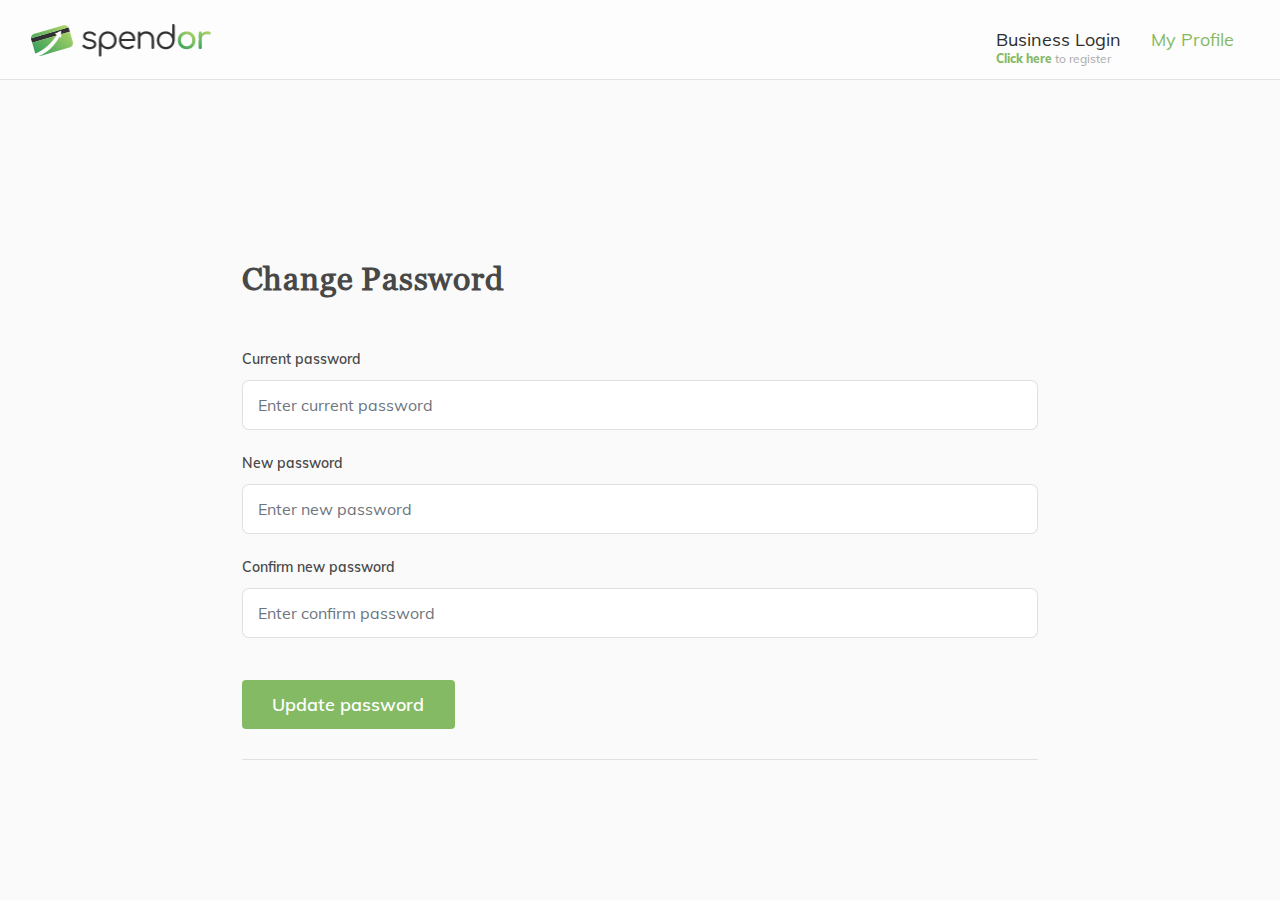
==== change-password.html @ a6936918 "updated" ====
<!doctype html>
<html lang="en" class="h-100">

<head>
  <meta charset="utf-8">
  <meta name="viewport" content="width=device-width, initial-scale=1, shrink-to-fit=no">
  <meta name="description" content="">
  <meta name="author" content="">
  <meta name="generator" content="">
  <meta property="og:title" content="">
  <meta property="og:description" content="">
  <meta property="og:image" content="">
  <meta property="og:url" content="">
  <!-- responsive -->
  <meta content='initial-scale=1.0,user-scalable=no,maximum-scale=1,width=device-width' name='viewport' />
  <meta name="theme-color" content="#84BA63">
  <meta name="msapplication-navbutton-color" content="#84BA63">
  <meta name="apple-mobile-web-app-capable" content="yes">
  <meta name="apple-mobile-web-app-status-bar-style" content="#84BA63">
  <!-- Responsive END -->
  <title> Chaage password | Spendor </title>
  <link rel="shortcut icon" href="assets/images/favicon.png" type="image/x-icon">

  <!-- Bootstrap core CSS -->
  <link href="assets/css/owl.carousel.min.css" rel="stylesheet">
  <link href="assets/css/owl.theme.default.min.css" rel="stylesheet">
  <link href="assets/css/custom.css" rel="stylesheet">
</head>

<body class="d-flex flex-column h-100">

  <header class="header">
    <!-- Fixed navbar -->
    <nav class="navbar navbar-expand-md navbar-dark ">
      <div class="container-fluid ">
        <div class="row row-100 col-header">
          <div class="col-lg-3 col-12 col-30">
            <a class="navbar-brand smoth-scroll" href="index.html"><img src="assets/images/logo.png" alt="" /></a>
          </div>
          <div class="col-lg-9 col-12 col-70">
            <button class="navbar-toggler" onclick="openNav2()" type="button">
              <span class="navbar-toggler-icon"></span>
            </button>
            <div class="collapse1 navbar-collapse sidenav-new-menu nav-full-menu" id="mySidenav2">
              <a href="javascript:void(0)" class="closebtn" onclick="closeNav2()"><img
                  src="assets/images/close-menu.png" alt="" /></a>
              <ul class="navbar-nav ml-auto">
                
                <li class="nav-item ">
                  <a class="nav-link smoth-scroll" href="#">Business Login
                  </a>
                  <span class="bottom-link"><a href="#">Click here</a> to register</span>
                </li>
                <li class="nav-item ">
                  <a class="nav-link smoth-scroll active" href="#">My Profile</a>
                </li> 
              </ul>
            </div>

            <div id="cd-shadow-layer" onclick="closeNav2()" style="display: none;"></div>
          </div>
        </div>

      </div>

    </nav>
 </header>

  <!-- Begin page content -->
  <main role="main" class="middle-section">
    <div class="middle-inner">

      <section class="authorized-section">
        <div class="authorized-inner">
          <div class="container">
            <div class="row justify-content-center">
              <div class="col-lg-8">
                  <div class="content">
                    <h2>Change Password</h2>

                    <form>
                      <div class="form-group">
                        <label for="">Current password</label>
                        <input type="password" class="form-control" placeholder="Enter current password" name="" id="">
                      </div>
  
                      <div class="form-group">
                        <label for="">New password</label>
                        <input type="password" class="form-control" placeholder="Enter new password" name="" id="">
                      </div>

                      <div class="form-group">
                        <label for="">Confirm new password</label>
                        <input type="password" class="form-control" placeholder="Enter confirm password" name="" id="">
                      </div>

                      <div class="login-group">
                        <a href="#" class="btn btn-green">Update password</a>
                      </div>
  
                      <hr>
                     
                    </form> 

                  </div>

                
              </div>
            </div>
          </div>
        </div>
      </section>
 

    </div>
  </main>



  <script src="assets/js/jquery.min.js"></script>
  <script src="assets/js/bootstrap.bundle.min.js"></script>
  <script src="assets/js/owl.carousel.min.js"></script>
  <script src="assets/js/owl.carousel.js"></script>
  <script src="assets/js/wow.js"></script>
  <script src="assets/js/custom.js"></script>

</body>

</html>
---- assets/css/custom.css ----
@import url("../css/bootstrap.min.css");
@import url("../fonts/feather/feather.css");
@import url("../fonts/fontawesome-new/css/all.min.css");
@import url("https://fonts.googleapis.com/icon?family=Material+Icons");
@import url("../css/animate.css");
@import url("../fonts/muli/muli.css");
@import url("../fonts/georgia/style.css");
body {
  background-color: #fafafa;
  font-family: "Muli";
  height: 100%;
  margin: 0;
  padding: 0;
}

p {
  font-size: 18px;
  line-height: 22px;
}

h1,
h2,
h3,
h4,
h5,
h6 {
  color: #000000;
}

h1 {
  font-size: 48px;
  line-height: 58px;
  font-weight: 700;
}

h2 {
  font-size: 36px;
  line-height: 48px;
  font-weight: 700;
}

h3 {
  font-size: 30px;
  line-height: 37px;
  font-weight: 700;
}

h4 {
  font-size: 27px;
  line-height: 29px;
  font-weight: 700;
}

h5 {
  font-size: 18px;
  line-height: 22px;
  font-weight: 700;
}

h6 {
  font-size: 16px;
  line-height: 19px;
  font-weight: 700;
}

img {
  width: 100%;
}

a {
  text-decoration: none;
  -webkit-transition: all 0.4s;
  -webkit-transition: all 0.2s;
  transition: all 0.2s;
  color: #000;
}

a:hover {
  color: #fff;
  text-decoration: none;
}

a:focus {
  outline: none;
  text-decoration: none;
}

ul,
li {
  margin: 0;
  padding: 0;
  list-style: none;
}

fieldset {
  border: 0 none;
  margin: 0 auto;
  padding: 0;
}

input[type="number"]::-webkit-outer-spin-button,
input[type="number"]::-webkit-inner-spin-button {
  -webkit-appearance: none;
  margin: 0;
}

input[type="number"] {
  -moz-appearance: textfield;
}

/*   normalize  */
/* font family added */
@media (max-width: 1240px) {
  .container {
    max-width: 100%;
  }
}

@media (min-width: 1240px) {
  .container {
    max-width: 1240px;
    width: 100%;
  }
}

/* Use the variables */
/* end the variables */
/*###########################################################################
############################## header section ###############################*/
.fixed-top {
  background-color: #FDFDFD !important;
  -webkit-box-shadow: 0 7px 12px rgba(0, 0, 0, 0.02);
          box-shadow: 0 7px 12px rgba(0, 0, 0, 0.02);
  position: fixed !important;
  top: 0;
  right: 0;
  left: 0;
  z-index: 1030;
  height: 80px;
  border-bottom: 1px solid rgba(255, 255, 255, 0.2);
}

.header {
  height: 80px;
  position: relative;
}

.header .row-100 {
  width: 100%;
  margin: 0;
}

.header .row-100 .col-12 {
  padding: 0;
}

.header .navbar {
  position: absolute;
  left: 0;
  top: 0;
  right: 0;
  display: -webkit-box;
  display: -ms-flexbox;
  display: flex;
  height: 80px;
  background-color: #FDFDFD;
  /* box-shadow: 0 7px 12px rgba(0,0,0,.02); */
  -webkit-box-shadow: inset 0 -1px 0 0 rgba(0, 0, 0, 0.1);
          box-shadow: inset 0 -1px 0 0 rgba(0, 0, 0, 0.1);
  z-index: 999;
  /* border-bottom: 1px solid rgba(236, 236, 236, 0.6); */
}

.header .navbar .col-header {
  display: -webkit-box;
  display: -ms-flexbox;
  display: flex;
  -webkit-box-orient: horizontal;
  -webkit-box-direction: normal;
      -ms-flex-direction: row;
          flex-direction: row;
  -webkit-box-align: center;
      -ms-flex-align: center;
          align-items: center;
  width: 100%;
}

.header .navbar .col-header .col-30 {
  -webkit-box-flex: 0;
      -ms-flex: 0 0 20%;
          flex: 0 0 20%;
  max-width: 20%;
}

.header .navbar .col-header .col-70 {
  -webkit-box-flex: 0;
      -ms-flex: 0 0 80%;
          flex: 0 0 80%;
  max-width: 80%;
}

.header .navbar .navbar-brand {
  width: 180px;
  height: auto;
}

.header .navbar .navbar-brand img {
  width: 100%;
}

.header .navbar .navbar-toggler {
  color: #ffffff;
  padding: 0;
  outline: 0;
  border: 0;
}

.header .navbar .navbar-toggler .navbar-toggler-icon {
  background-color: transparent;
  background-image: url("../../assets/images/menubar.png");
  background-repeat: no-repeat;
  background-size: contain;
  height: 35px;
  width: 35px;
  border: 0;
}

.header .navbar .navbar-toggler {
  position: absolute;
  right: 15px;
  top: -17px;
  border: 0;
}

.header .navbar .collapse1 {
  height: 100%;
  height: 100%;
}

.header .navbar .collapse1 .navbar-nav .nav-item {
  position: relative;
}

.header .navbar .collapse1 .navbar-nav .nav-item .nav-link {
  color: #2E2E2E;
  font-size: 18px;
  line-height: 18px;
  padding: 8px 15px;
  font-weight: 400;
  -webkit-transition: all 0.4s ease-in-out;
  transition: all 0.4s ease-in-out;
}

.header .navbar .collapse1 .navbar-nav .nav-item .nav-link:hover {
  -webkit-transition: all 0.4s ease-in-out;
  transition: all 0.4s ease-in-out;
  color: #84BA63;
}

.header .navbar .collapse1 .navbar-nav .nav-item .nav-link.active {
  -webkit-transition: all 0.4s ease-in-out;
  transition: all 0.4s ease-in-out;
  color: #84BA63;
}

.header .navbar .collapse1 .navbar-nav .nav-item .bottom-link {
  font-size: 12px;
  line-height: 16px;
  color: #A9A9A9;
  font-weight: 400;
  position: absolute;
  bottom: -10px;
  left: 0;
  padding-left: 15px;
}

.header .navbar .collapse1 .navbar-nav .nav-item .bottom-link a {
  color: #84BA63;
  font-weight: 800;
}

.header .navbar .collapse1 .navbar-nav .nav-item .bottom-link a:hover {
  text-decoration: underline;
}

.header .navbar .collapse1 .navbar-nav .nav-btn .nav-link {
  font-size: 16px;
  min-height: 30px;
  line-height: 22px;
  border-radius: 4px;
  padding: 8px 20px;
  color: #84BA63;
}

.sidenav-new-menu .closebtn {
  display: none;
}

/*############################## Home section ###############################*/
.form-group {
  margin-bottom: 18px;
}

.form-group label {
  font-size: 14px;
  color: #484848;
  letter-spacing: 0;
  font-weight: 600;
  margin-bottom: 10px;
}

.form-group .form-control {
  border: 1px solid rgba(0, 0, 0, 0.1);
  height: 50px;
  background-color: #ffffff;
  border-radius: 7px;
  font-size: 16px;
  -webkit-box-shadow: none;
          box-shadow: none;
  padding: 12px 15px;
  outline: 0;
  color: rgba(0, 0, 0, 0.1);
}

.form-group .form-control:focus {
  border-color: #000000 !important;
  color: #000000;
}

.input-group .input-group-addon {
  position: absolute;
  right: 15px;
  top: 15px;
  z-index: 99;
}

.input-group .input-group-addon a {
  text-decoration: none;
  color: #727272;
}

.input-group .input-group-addon i {
  font-size: 20px;
}

.input-group .form-control {
  padding-right: 40px;
}

.btn.btn-primary {
  height: 84px;
  font-size: 22px;
  line-height: 25px;
  font-weight: 600;
  padding: 30px 46px !important;
  background-color: transparent !important;
  border-color: #2E2E2E !important;
  color: #2E2E2E;
  display: block;
  max-width: 272px;
  border-radius: 0 !important;
}

.btn.btn-primary:hover {
  border-color: #84BA63 !important;
  color: #84BA63;
}

/*  middle section start here */
.middle-section {
  height: auto;
  padding-top: 80px;
}

.middle-section .search-seaction {
  padding: 130px 0;
  background-color: #fafafa;
}

.middle-section .search-seaction .serach-content {
  text-align: center;
  margin: 0 auto;
  max-width: 855px;
}

.middle-section .search-seaction .serach-content h1 {
  font-size: 32px;
  line-height: 61px;
  color: #2E2E2E;
  margin-bottom: 55px;
  font-family: "Georgia Regular";
  letter-spacing: 0;
  font-weight: 600;
}

.middle-section .search-seaction .serach-content .form-group {
  margin-bottom: 20px;
}

.middle-section .search-seaction .serach-content .form-group .form-control {
  height: 70px;
  font-size: 19px;
  line-height: 30px;
  color: #767676;
  padding-left: 100px;
  border-color: rgba(0, 0, 0, 0.1);
  border-radius: 7px !important;
}

.middle-section .search-seaction .serach-content .form-group .input-group-text {
  position: absolute;
  left: 0;
  top: 0;
  height: 70px;
  width: 90px;
  display: -webkit-box;
  display: -ms-flexbox;
  display: flex;
  -webkit-box-align: center;
      -ms-flex-align: center;
          align-items: center;
  -webkit-box-pack: center;
      -ms-flex-pack: center;
          justify-content: center;
  z-index: 9;
  background-color: transparent;
  border: 0;
}

.middle-section .search-seaction .serach-content .form-group .input-group-text i {
  font-size: 24px;
  color: #000;
}

.middle-section .search-seaction .serach-content .search-link {
  margin-bottom: 26px;
}

.middle-section .search-seaction .serach-content .search-link a {
  color: #A9A9A9;
  text-decoration: underline;
  font-size: 19px;
  line-height: 30px;
}

.middle-section .search-seaction .serach-content .search-link a:hover {
  color: #84BA63;
}

.middle-section .search-seaction .serach-content .bulb-icon a img {
  width: 42px;
  height: 48px;
}

.middle-section .feature-section {
  padding: 110px 0;
  background-color: #FFFFFF;
}

.middle-section .feature-section .heading h2 {
  font-size: 30px;
  line-height: 46px;
  color: #000;
  font-family: "Georgia Regular";
  font-weight: 600;
  text-align: center;
  margin-bottom: 65px;
}

.middle-section .feature-section .featured-card {
  display: block;
  width: 100%;
  margin-bottom: 30px;
}

.middle-section .feature-section .featured-card a img {
  width: 100%;
  height: 100%;
  -o-object-fit: cover;
     object-fit: cover;
}

.middle-section .feature-section .featured-card .featured-img {
  margin-bottom: 10px;
  border-radius: 4px;
  overflow: hidden;
}

.middle-section .feature-section .featured-card h3 {
  font-size: 22px;
  line-height: 25px;
  font-family: "Georgia Regular";
  margin-bottom: 16px;
}

.middle-section .feature-section .featured-card a.card-link {
  font-size: 22px;
  line-height: 22px;
  font-family: "Georgia Regular";
  display: -webkit-box;
  display: -ms-flexbox;
  display: flex;
  -webkit-box-align: center;
      -ms-flex-align: center;
          align-items: center;
  -webkit-box-pack: start;
      -ms-flex-pack: start;
          justify-content: flex-start;
  color: #84BA63;
  font-weight: 600;
  letter-spacing: -0.26px;
}

.middle-section .feature-section .featured-card a.card-link span {
  font-size: 24px;
  line-height: 24px;
  margin-right: 10px;
}

.middle-section .feature-section .browse-div {
  padding: 20px 0 0 0;
  display: -webkit-box;
  display: -ms-flexbox;
  display: flex;
  -webkit-box-align: center;
      -ms-flex-align: center;
          align-items: center;
  -webkit-box-pack: center;
      -ms-flex-pack: center;
          justify-content: center;
}

.middle-section .featured-buisness {
  padding: 110px 0;
  background-color: #FAFAFA;
}

.middle-section .featured-buisness .buisness-card {
  background-color: #FFFFFF;
  -webkit-box-shadow: 0 12px 34px rgba(0, 0, 0, 0.03);
          box-shadow: 0 12px 34px rgba(0, 0, 0, 0.03);
  margin-bottom: 42px;
}

.middle-section .featured-buisness .buisness-card .b-card-img a {
  display: block;
}

.middle-section .featured-buisness .buisness-card .b-card-img a img {
  width: 100%;
  height: 274px;
}

.middle-section .featured-buisness .buisness-card .b-card-body {
  padding: 20px 20px 24px 20px;
  background-color: #fff;
  text-align: center;
}

.middle-section .featured-buisness .buisness-card .b-card-body h3 {
  font-size: 22px;
  margin-bottom: 5px;
  font-family: "Georgia Regular";
}

.middle-section .featured-buisness .buisness-card .b-card-body a {
  font-size: 30px;
  line-height: 35px;
  color: #84BA63;
  font-weight: 600;
  font-family: "Georgia Regular";
  display: block;
}

.middle-section .featured-buisness .browse-div {
  padding: 20px 0 0 0;
  display: -webkit-box;
  display: -ms-flexbox;
  display: flex;
  -webkit-box-align: center;
      -ms-flex-align: center;
          align-items: center;
  -webkit-box-pack: center;
      -ms-flex-pack: center;
          justify-content: center;
}

.middle-section .authorized-section {
  padding: 110px 0;
  background-color: #FAFAFA;
}

.middle-section .authorized-section .forgot-content h2 {
  margin-bottom: 10px !important;
}

.middle-section .authorized-section .forgot-text p {
  margin-bottom: 30px;
  font-size: 20px;
  color: rgba(46, 46, 46, 0.5);
  letter-spacing: 0;
  line-height: 26px;
}

.middle-section .authorized-section .content h2 {
  font-size: 32px;
  line-height: 36px;
  color: #484848;
  font-family: "Georgia Regular";
  font-weight: 700;
  margin-bottom: 50px;
  letter-spacing: 0.8px;
}

.middle-section .authorized-section .content .form-group {
  margin-bottom: 20px;
}

.middle-section .authorized-section .content .login-group {
  padding-top: 22px;
  display: -webkit-box;
  display: -ms-flexbox;
  display: flex;
  -webkit-box-align: center;
      -ms-flex-align: center;
          align-items: center;
  -webkit-box-pack: start;
      -ms-flex-pack: start;
          justify-content: flex-start;
}

.middle-section .authorized-section .content .login-group .btn {
  margin-right: 10px;
}

.middle-section .authorized-section .content .login-group .btn:last-child {
  margin-right: 0;
}

.middle-section .authorized-section .content .login-group .btn-green {
  background-color: #84BA63;
  color: #fff;
  padding: 11px 20px;
  max-width: 213px;
  display: -webkit-box;
  display: -ms-flexbox;
  display: flex;
  -webkit-box-align: center;
      -ms-flex-align: center;
          align-items: center;
  text-align: center;
  -webkit-box-pack: center;
      -ms-flex-pack: center;
          justify-content: center;
  font-size: 18px;
  color: #FFFFFF;
  text-align: center;
  line-height: 25px;
  font-weight: 600;
  width: 100%;
}

.middle-section .authorized-section .content .login-group .btn-green-outline {
  font-size: 18px;
  color: #84BA63;
  text-align: center;
  padding: 11px 20px;
  line-height: 25px;
  font-weight: 700;
}

.middle-section .authorized-section .content hr {
  margin: 30px 0;
  color: #EBEBEB;
}

.middle-section .authorized-section .content .form-bootm-text p {
  font-size: 18px;
  color: rgba(0, 0, 0, 0.4);
  line-height: 25px;
  font-weight: 400;
}

.middle-section .authorized-section .content .form-bootm-text p .form-link {
  color: #84BA63;
  text-decoration: underline;
}

.footer-section {
  padding: 0 0 0px 0;
  background-color: #fafafa;
}

.footer-section .inner-div-footer {
  padding: 37px 0;
  border-top: 1px solid rgba(151, 151, 151, 0.4);
  border-bottom: 1px solid rgba(151, 151, 151, 0.4);
  margin-bottom: 52px;
}

.footer-section .footer-logo {
  width: 135px;
  height: auto;
  display: block;
}

.footer-section .copyright-text {
  text-align: center;
}

.footer-section .copyright-text p {
  font-size: 16px;
  line-height: 25px;
  color: rgba(98, 98, 98, 0.6);
  margin-bottom: 0;
}

.footer-section .social-media {
  display: -webkit-box;
  display: -ms-flexbox;
  display: flex;
  -webkit-box-align: center;
      -ms-flex-align: center;
          align-items: center;
  -webkit-box-pack: end;
      -ms-flex-pack: end;
          justify-content: flex-end;
}

.footer-section .social-media ul {
  display: block;
  width: 100%;
  text-align: right;
}

.footer-section .social-media ul li {
  display: inline-block;
  margin: 0 20px;
}

.footer-section .social-media ul li a {
  display: block;
  font-size: 19px;
  color: #A9A9A9;
}

.footer-section .social-media ul li a:hover {
  color: #84BA63;
}

.closebtn img {
  width: 20px;
  height: 20px;
}

/*###########################################################################
############################## media query started ###############################
######################################################################################*/
@media (max-width: 767px) {
  .btn.btn-primary {
    height: 50px;
    font-size: 16px;
    line-height: 20px;
    font-weight: 500;
    padding: 15px 36px !important;
  }
  .header .navbar {
    padding: 8px 0;
    z-index: 999;
    height: 70px;
  }
  .header .navbar .col-header {
    display: -webkit-box;
    display: -ms-flexbox;
    display: flex;
    -webkit-box-orient: horizontal;
    -webkit-box-direction: normal;
        -ms-flex-direction: row;
            flex-direction: row;
    -webkit-box-align: center;
        -ms-flex-align: center;
            align-items: center;
    width: 100%;
  }
  .header .navbar .col-header .col-30 {
    -webkit-box-flex: 0;
        -ms-flex: 0 0 70%;
            flex: 0 0 70%;
    max-width: 70%;
  }
  .header .navbar .col-header .col-70 {
    -webkit-box-flex: 0;
        -ms-flex: 0 0 30%;
            flex: 0 0 30%;
    max-width: 30%;
  }
  .header .navbar .row-100 {
    width: 100%;
    margin: 0;
  }
  .header .navbar .row-100 .col-12 {
    padding: 0 15px;
  }
  .header .navbar .row-100 .col-header {
    display: -webkit-box;
    display: -ms-flexbox;
    display: flex;
    -webkit-box-orient: horizontal;
    -webkit-box-direction: normal;
        -ms-flex-direction: row;
            flex-direction: row;
    -webkit-box-align: center;
        -ms-flex-align: center;
            align-items: center;
    width: 100%;
  }
  .header .navbar .row-100 .col-header .col-30 {
    -webkit-box-flex: 0;
        -ms-flex: 0 0 20%;
            flex: 0 0 20%;
    max-width: 20%;
  }
  .header .navbar .row-100 .col-header .col-70 {
    -webkit-box-flex: 0;
        -ms-flex: 0 0 80%;
            flex: 0 0 80%;
    max-width: 80%;
  }
  .header .navbar .row-100 .navbar-brand {
    width: 140px;
    height: auto;
  }
  .header .navbar .row-100 .navbar-brand img {
    width: 100%;
  }
  .header .navbar .collapse1 {
    padding: 10px 0;
  }
  .header .navbar .collapse1 .navbar-nav .nav-item {
    padding: 0 20px;
  }
  .header .navbar .collapse1 .navbar-nav .nav-item .nav-link {
    color: #000;
    font-size: 16px;
    line-height: 26px;
    padding: 8px 12px;
    font-weight: 500;
    white-space: nowrap;
  }
  .header .navbar .collapse1 .navbar-nav .nav-item .nav-link:hover {
    color: #000;
  }
  .header .navbar .collapse1 .navbar-nav .bottom-link {
    position: unset !important;
    padding-left: 12px !important;
  }
  .header .navbar .collapse1 .navbar-nav .nav-btn .nav-link {
    background-color: #ed5c37;
    color: #ffffff;
    border-radius: 4px;
    -webkit-transition: none;
    transition: none;
  }
  .header .navbar .collapse1 .navbar-nav .nav-btn .nav-link:hover {
    background-color: #ffffff;
    color: #ed5c37;
  }
  #cd-shadow-layer {
    position: fixed;
    min-height: 100vh;
    width: 100%;
    top: 0;
    left: 0;
    background-color: rgba(0, 0, 0, 0.5);
    cursor: pointer;
    z-index: 2;
    display: none;
    z-index: 99999;
  }
  .sidenav-new-menu {
    height: 100%;
    min-height: 100vh;
    width: 300px;
    position: fixed;
    z-index: 1;
    right: -300px;
    top: 0;
    overflow-y: auto;
    overflow-x: hidden;
    -webkit-transition: 0.5s;
    transition: 0.5s;
    z-index: 999999;
    background-color: #fff;
    padding: 40px 0px 20px 0px !important;
    -ms-flex-preferred-size: auto;
        flex-basis: auto;
    -webkit-box-pack: start;
        -ms-flex-pack: start;
            justify-content: flex-start;
    -webkit-box-align: start;
        -ms-flex-align: start;
            align-items: flex-start;
  }
  .width-menu {
    width: 300px;
    display: block !important;
    right: 0px;
  }
  .closebtn {
    display: block !important;
    color: #ffffff;
    text-decoration: none;
  }
  .closebtn:hover {
    display: block;
    color: #ffffff;
    text-decoration: none;
  }
  .sidenav-new-menu .closebtn {
    position: absolute;
    top: 0;
    right: 25px;
    font-size: 36px;
    margin-left: 50px;
    display: block;
  }
  /* middle section start here */
  .middle-section .search-seaction {
    padding: 60px 0;
  }
  .middle-section .search-seaction .serach-content h1 {
    font-size: 26px;
    line-height: 29px;
  }
  .middle-section .search-seaction .serach-content .form-group .input-group-text {
    height: 60px;
    width: 60px;
  }
  .middle-section .search-seaction .serach-content .form-group .form-control {
    height: 60px;
    padding-left: 60px;
    font-size: 16px;
  }
  .middle-section .search-seaction .serach-content .search-link a {
    font-size: 16px;
    line-height: 26px;
  }
  .middle-section .feature-section {
    padding: 50px 0;
  }
  .middle-section .feature-section .heading h2 {
    font-size: 20px;
    line-height: 30px;
    margin-bottom: 30px;
  }
  .middle-section .feature-section .featured-card .featured-img {
    margin-bottom: 20px;
  }
  .middle-section .feature-section .featured-card .featured-img img {
    height: 240px;
  }
  .middle-section .feature-section .featured-card h3 {
    font-size: 16px;
    line-height: 20px;
    margin-bottom: 5px;
  }
  .middle-section .feature-section .featured-card a.card-link {
    font-size: 16px;
    line-height: 20px;
  }
  .middle-section .featured-buisness {
    padding: 60px 0;
  }
  .middle-section .featured-buisness .buisness-card .b-card-img a img {
    height: 240px;
  }
  .middle-section .featured-buisness .buisness-card .b-card-body {
    padding: 20px 15px;
  }
  .middle-section .featured-buisness .buisness-card .b-card-body h3 {
    font-size: 16px;
    line-height: 16px;
    margin-bottom: 10px;
  }
  .middle-section .featured-buisness .buisness-card .b-card-body a {
    font-size: 18px;
    line-height: 20px;
  }
  .footer-section .inner-div-footer {
    margin-bottom: 20px;
  }
  .footer-section .footer-logo {
    margin: 0 auto;
    margin-bottom: 30px;
  }
  .footer-section .order-custom-1 {
    -webkit-box-ordinal-group: 2;
        -ms-flex-order: 1;
            order: 1;
  }
  .footer-section .order-custom-2 {
    -webkit-box-ordinal-group: 3;
        -ms-flex-order: 2;
            order: 2;
  }
  .footer-section .social-media {
    text-align: center;
    margin-bottom: 20px;
  }
  .footer-section .social-media ul {
    text-align: center;
  }
  .footer-section .copyright-text {
    margin-bottom: 0;
  }
  .footer-section .copyright-text p {
    margin-bottom: 0;
  }
}

/* Portrait */
@media only screen and (min-device-width: 768px) and (max-device-width: 1024px) and (orientation: portrait) and (-webkit-min-device-pixel-ratio: 1) {
  .navbar-expand-md .navbar-toggler {
    display: block;
  }
  .header .navbar {
    z-index: 999;
  }
  .header .navbar .collapse1 {
    display: block;
  }
  .header .navbar .collapse1 .navbar-nav {
    display: inline-block;
    margin-left: 0 !important;
    padding-bottom: 30px;
  }
  .header .navbar .collapse1 .navbar-nav .nav-item {
    padding: 0 20px;
  }
  .header .navbar .collapse1 .navbar-nav .nav-item .nav-link {
    font-size: 16px;
    line-height: 26px;
    padding: 8px 12px;
    font-weight: 500;
  }
  .header .navbar .collapse1 .navbar-nav .nav-item .bottom-link {
    position: unset !important;
    padding-left: 12px !important;
  }
  #cd-shadow-layer {
    position: fixed;
    min-height: 100vh;
    width: 100%;
    top: 0;
    left: 0;
    background-color: rgba(0, 0, 0, 0.5);
    cursor: pointer;
    z-index: 2;
    display: none;
    z-index: 99999;
  }
  .sidenav-new-menu {
    height: 100%;
    min-height: 100vh;
    width: 300px;
    position: fixed;
    z-index: 1;
    right: -300px;
    top: 0;
    overflow-y: auto;
    overflow-x: hidden;
    -webkit-transition: 0.5s;
    transition: 0.5s;
    z-index: 999999;
    background-color: #fff;
    padding: 40px 0px !important;
    -ms-flex-preferred-size: auto;
        flex-basis: auto;
    -webkit-box-pack: start;
        -ms-flex-pack: start;
            justify-content: flex-start;
    -webkit-box-align: start;
        -ms-flex-align: start;
            align-items: flex-start;
  }
  .width-menu {
    width: 300px;
    display: block !important;
    right: 0;
  }
  .closebtn {
    display: block !important;
    color: #ffffff;
    text-decoration: none;
  }
  .closebtn:hover {
    display: block;
    color: #ffffff;
    text-decoration: none;
  }
  .sidenav-new-menu .closebtn {
    position: absolute;
    top: 0;
    right: 25px;
    font-size: 36px;
    display: block;
  }
}

/* Landscape */
@media only screen and (min-device-width: 768px) and (max-device-width: 1024px) and (orientation: landscape) and (-webkit-min-device-pixel-ratio: 1) {
  .header .navbar .collapse1 .navbar-nav .nav-item .nav-link {
    font-size: 18px;
    line-height: 22x;
    padding: 8px 10px;
    font-weight: 500;
  }
  .header .navbar .collapse1 .navbar-nav .nav-item .bottom-link {
    position: absolute !important;
    padding-left: 12px !important;
  }
}

/* ----------- iPad Pro ----------- */
/* Portrait and Landscape */
/* Portrait */
@media only screen and (min-width: 1024px) and (max-height: 1366px) and (orientation: portrait) and (-webkit-min-device-pixel-ratio: 1.5) {
  .header .navbar .collapse1 .navbar-nav .nav-item {
    padding: 0 20px;
  }
  #cd-shadow-layer {
    position: fixed;
    min-height: 100vh;
    width: 100%;
    top: 0;
    left: 0;
    background-color: rgba(0, 0, 0, 0.5);
    cursor: pointer;
    z-index: 2;
    display: none;
    z-index: 99999;
  }
  .sidenav-new-menu {
    height: 100%;
    min-height: 100vh;
    width: 300px;
    position: fixed;
    z-index: 1;
    right: -300px;
    top: 0;
    overflow-y: auto;
    overflow-x: hidden;
    -webkit-transition: 0.5s;
    transition: 0.5s;
    z-index: 999999;
    background-color: #fff;
    padding: 40px 0px 20px 0px !important;
    -ms-flex-preferred-size: auto;
        flex-basis: auto;
    -webkit-box-pack: start;
        -ms-flex-pack: start;
            justify-content: flex-start;
    -webkit-box-align: start;
        -ms-flex-align: start;
            align-items: flex-start;
  }
  .width-menu {
    width: 300px;
    right: 0;
    display: block !important;
  }
  .closebtn {
    display: block !important;
    color: #ffffff;
    text-decoration: none;
  }
  .closebtn:hover {
    display: block;
    color: #ffffff;
    text-decoration: none;
  }
  .sidenav-new-menu .closebtn {
    position: absolute;
    top: 0;
    right: 25px;
    font-size: 36px;
    display: block;
  }
}
/*# sourceMappingURL=custom.css.map */
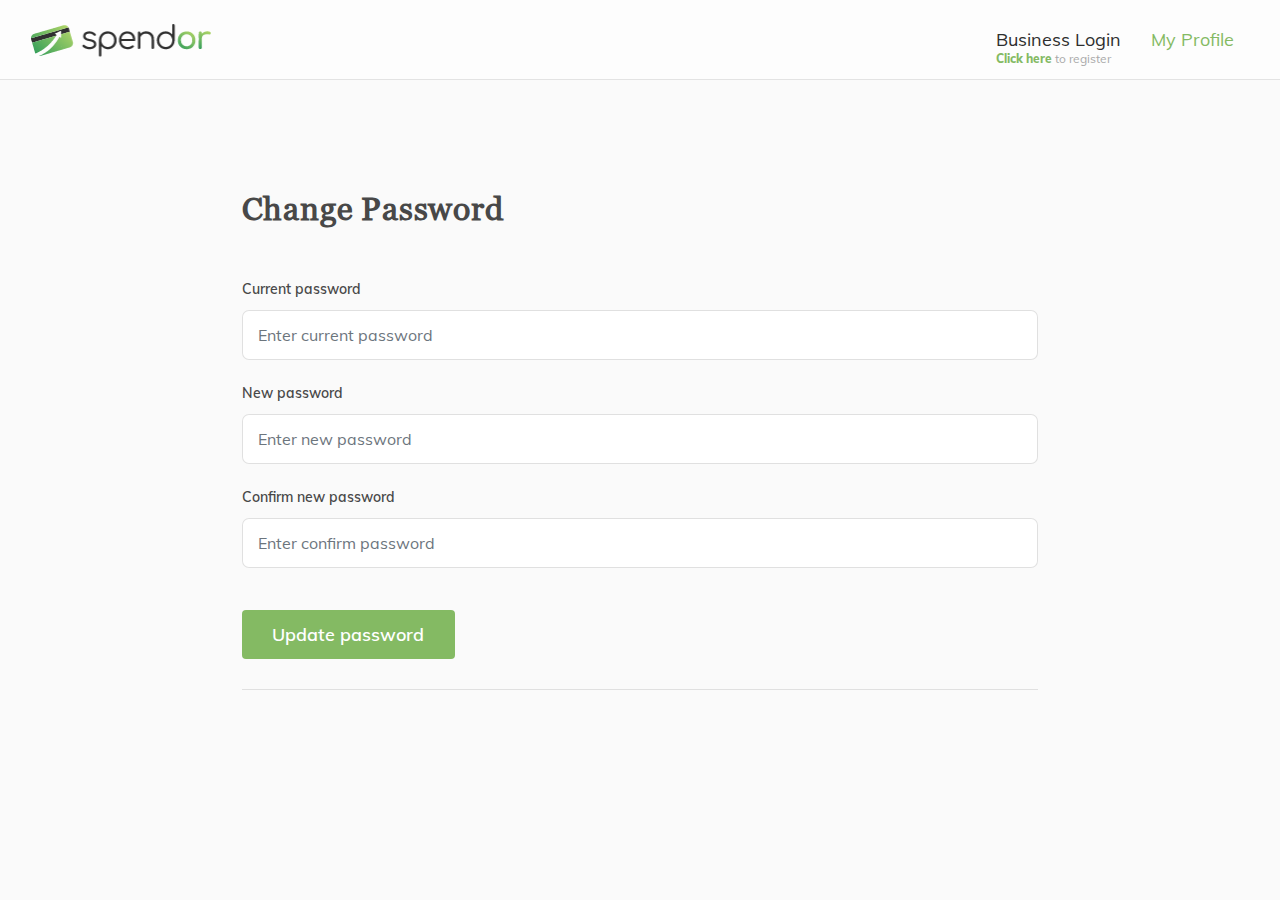
==== commit e940b829: "login pages created" ====
--- a/change-password.html
+++ b/change-password.html
@@ -95,7 +95,7 @@
                       </div>
 
                       <div class="login-group">
-                        <a href="#" class="btn btn-green">Update password</a>
+                        <a href="login.html" class="btn btn-green">Update password</a>
                       </div>
   
                       <hr>
--- a/assets/css/custom.css
+++ b/assets/css/custom.css
@@ -73,11 +73,6 @@
   -webkit-transition: all 0.2s;
   transition: all 0.2s;
   color: #000;
-}
-
-a:hover {
-  color: #fff;
-  text-decoration: none;
 }
 
 a:focus {
@@ -356,12 +351,27 @@
   background-color: transparent !important;
   border-color: #2E2E2E !important;
   color: #2E2E2E;
-  display: block;
+  display: -webkit-box;
+  display: -ms-flexbox;
+  display: flex;
+  -webkit-box-align: center;
+      -ms-flex-align: center;
+          align-items: center;
+  -webkit-box-pack: center;
+      -ms-flex-pack: center;
+          justify-content: center;
   max-width: 272px;
   border-radius: 0 !important;
+  -webkit-box-shadow: none;
+          box-shadow: none;
 }
 
 .btn.btn-primary:hover {
+  border-color: #84BA63 !important;
+  color: #84BA63;
+}
+
+.btn.btn-primary:active {
   border-color: #84BA63 !important;
   color: #84BA63;
 }
@@ -452,6 +462,310 @@
   height: 48px;
 }
 
+.middle-section .search-seaction .serach-content .shop-button-group {
+  display: -webkit-box;
+  display: -ms-flexbox;
+  display: flex;
+  -webkit-box-align: center;
+      -ms-flex-align: center;
+          align-items: center;
+  -webkit-box-pack: center;
+      -ms-flex-pack: center;
+          justify-content: center;
+  padding: 40px 0 0 0;
+  display: flex;
+  align-items: center;
+  justify-content: center;
+}
+
+.middle-section .search-seaction .serach-content .shop-button-group .btn {
+  border-radius: 12px !important;
+  height: 70px;
+  font-size: 18px;
+  line-height: 22px;
+  font-weight: 700;
+  display: -webkit-box;
+  display: -ms-flexbox;
+  display: flex;
+  -webkit-box-align: center;
+      -ms-flex-align: center;
+          align-items: center;
+  max-width: 232px;
+  width: 100%;
+  padding: 20px 20px !important;
+  -webkit-box-pack: center;
+      -ms-flex-pack: center;
+          justify-content: center;
+  margin-right: 15px;
+  border-color: #DEDEDE !important;
+  -webkit-box-shadow: none;
+          box-shadow: none;
+}
+
+.middle-section .search-seaction .serach-content .shop-button-group .btn:hover {
+  border-color: #84BA63 !important;
+}
+
+.middle-section .search-seaction .serach-content .shop-button-group .btn:active {
+  border-color: #84BA63 !important;
+  color: #84BA63 !important;
+}
+
+.middle-section .search-seaction .serach-content .shop-button-group .btn:last-child {
+  margin-bottom: 0;
+}
+
+.middle-section .search-seaction .serach-result-content {
+  text-align: center;
+  margin: 0 auto;
+  max-width: 855px;
+}
+
+.middle-section .search-seaction .serach-result-content h1 {
+  font-size: 32px;
+  line-height: 61px;
+  color: #2E2E2E;
+  margin-bottom: 55px;
+  font-family: "Georgia Regular";
+  letter-spacing: 0;
+  font-weight: 600;
+}
+
+.middle-section .search-seaction .serach-result-content .shop-box-group {
+  max-width: 500px;
+  margin: 0 auto;
+  display: -webkit-box;
+  display: -ms-flexbox;
+  display: flex;
+  -webkit-box-align: center;
+      -ms-flex-align: center;
+          align-items: center;
+  -webkit-box-pack: center;
+      -ms-flex-pack: center;
+          justify-content: center;
+}
+
+.middle-section .search-seaction .serach-result-content .shop-box-group .shop-box {
+  margin: 0 0px;
+}
+
+.middle-section .search-seaction .serach-result-content .shop-box-group .shop-box .shop-circle {
+  height: 134px;
+  width: 134px;
+  border: 1px solid #D6D6D6;
+  border-radius: 67px;
+  border-radius: 67px;
+  display: -webkit-box;
+  display: -ms-flexbox;
+  display: flex;
+  -webkit-box-align: center;
+      -ms-flex-align: center;
+          align-items: center;
+  -webkit-box-pack: center;
+      -ms-flex-pack: center;
+          justify-content: center;
+  margin: 0 15px;
+}
+
+.middle-section .search-seaction .serach-result-content .shop-box-group .shop-box .shop-circle span {
+  display: -webkit-box;
+  display: -ms-flexbox;
+  display: flex;
+  -webkit-box-align: center;
+      -ms-flex-align: center;
+          align-items: center;
+  -webkit-box-pack: center;
+      -ms-flex-pack: center;
+          justify-content: center;
+}
+
+.middle-section .search-seaction .serach-result-content .shop-box-group .shop-box .shop-circle span img {
+  width: auto;
+}
+
+.middle-section .search-seaction .serach-result-content .shop-box-group .shop-box .active {
+  border: 1px solid #84BA63;
+  position: relative;
+}
+
+.middle-section .search-seaction .serach-result-content .shop-box-group .shop-box .active:before {
+  content: '';
+  position: absolute;
+  right: 7px;
+  top: 5px;
+  background-image: url("data:image/svg+xml,%3Csvg id='Group_8_Copy' data-name='Group 8 Copy' xmlns='http://www.w3.org/2000/svg' width='26' height='26' viewBox='0 0 26 26'%3E%3Ccircle id='Oval' cx='13' cy='13' r='13' fill='%2384ba63'/%3E%3Cpath id='Path_15' data-name='Path 15' d='M0,3,3,6,9,0' transform='translate(9 10)' fill='none' stroke='%23fff' stroke-linecap='round' stroke-miterlimit='10' stroke-width='2'/%3E%3C/svg%3E%0A");
+  background-position: center;
+  background-repeat: no-repeat;
+  background-size: contain;
+  display: block;
+  height: 26px;
+  width: 26px;
+}
+
+.middle-section .search-seaction .serach-result-content .shop-box-group .shop-box .icon-arrow {
+  background-image: url("data:image/svg+xml,%3Csvg xmlns='http://www.w3.org/2000/svg' width='18.566' height='10.731' viewBox='0 0 18.566 10.731'%3E%3Cg id='Group_2' data-name='Group 2' transform='translate(0.4 0.566)'%3E%3Cpath id='Path_10' data-name='Path 10' d='M0,.4H16.8' transform='translate(0 4.4)' fill='none' stroke='%232e2e2e' stroke-linecap='round' stroke-miterlimit='10' stroke-width='0.8'/%3E%3Cpath id='Path_11' data-name='Path 11' d='M0,0,4.8,4.8,0,9.6' transform='translate(12.8)' fill='none' stroke='%232e2e2e' stroke-linecap='round' stroke-miterlimit='10' stroke-width='0.8'/%3E%3C/g%3E%3C/svg%3E%0A");
+  background-size: 20px;
+  background-position: center;
+  background-repeat: no-repeat;
+  height: 10px;
+  width: 20px;
+  margin-left: 10px;
+}
+
+.middle-section .search-seaction .serach-result-content .shop-box-group .shop-box .shop-link {
+  display: -webkit-box;
+  display: -ms-flexbox;
+  display: flex;
+  -webkit-box-align: center;
+      -ms-flex-align: center;
+          align-items: center;
+  -webkit-box-pack: center;
+      -ms-flex-pack: center;
+          justify-content: center;
+  white-space: nowrap;
+  margin-top: 20px;
+  font-family: "Georgia Regular";
+  color: #2E2E2E;
+  font-size: 16px;
+  line-height: 19px;
+}
+
+.middle-section .search-seaction .serach-result-content .shop-box-group .circle-3 span img {
+  position: relative;
+  top: -7px;
+  right: -3px;
+}
+
+.middle-section .search-seaction .serach-result-content .div-go {
+  padding: 40px 0 20px 0;
+  display: -webkit-box;
+  display: -ms-flexbox;
+  display: flex;
+  -webkit-box-align: center;
+      -ms-flex-align: center;
+          align-items: center;
+  -webkit-box-pack: center;
+      -ms-flex-pack: center;
+          justify-content: center;
+}
+
+.middle-section .search-seaction .serach-result-content .div-go .btn-go {
+  background-color: #84BA63;
+  color: #fff;
+  height: 50px;
+  max-width: 182px;
+  width: 100%;
+  display: -webkit-box;
+  display: -ms-flexbox;
+  display: flex;
+  -webkit-box-align: center;
+      -ms-flex-align: center;
+          align-items: center;
+  -webkit-box-pack: center;
+      -ms-flex-pack: center;
+          justify-content: center;
+  font-size: 18px;
+  line-height: 24px;
+  font-weight: 700;
+  border-radius: 12px;
+  -webkit-box-shadow: none;
+          box-shadow: none;
+}
+
+.middle-section .search-seaction .serach-result-content .div-go-second {
+  display: -webkit-box;
+  display: -ms-flexbox;
+  display: flex;
+  -webkit-box-align: center;
+      -ms-flex-align: center;
+          align-items: center;
+  -webkit-box-pack: center;
+      -ms-flex-pack: center;
+          justify-content: center;
+}
+
+.middle-section .search-seaction .serach-result-content .div-go-second p {
+  margin-right: 10px;
+  font-size: 18px;
+  line-height: 22px;
+  font-weight: 700;
+  color: #A9A9A9;
+  margin-bottom: 0;
+}
+
+.middle-section .search-seaction .serach-result-content .div-go-second .btn-go {
+  background-color: transparent;
+  height: 50px;
+  max-width: 113px;
+  width: 100%;
+  display: -webkit-box;
+  display: -ms-flexbox;
+  display: flex;
+  -webkit-box-align: center;
+      -ms-flex-align: center;
+          align-items: center;
+  -webkit-box-pack: center;
+      -ms-flex-pack: center;
+          justify-content: center;
+  font-size: 18px;
+  line-height: 24px;
+  font-weight: 700;
+  border-radius: 12px;
+  color: #2E2E2E;
+  border-color: #D6D6D6;
+  -webkit-box-shadow: none;
+          box-shadow: none;
+}
+
+.middle-section .search-seaction .serach-result-content .dropdown-custom {
+  padding: 40px 40px;
+  border-radius: 9px;
+  border: 0;
+  -webkit-box-shadow: 0 2px 12px rgba(0, 0, 0, 0.05);
+          box-shadow: 0 2px 12px rgba(0, 0, 0, 0.05);
+  margin-top: -30%;
+  max-width: 417px;
+  min-width: 417px;
+  width: 100%;
+}
+
+.middle-section .search-seaction .serach-result-content .dropdown-custom h3 {
+  font-size: 19px;
+  line-height: 24px;
+  color: #767676;
+  width: 100%;
+  margin-bottom: 30px;
+}
+
+.middle-section .search-seaction .serach-result-content .dropdown-custom .custom-checkbox {
+  padding-left: 30px;
+}
+
+.middle-section .search-seaction .serach-result-content .dropdown-custom .custom-checkbox .custom-control-label {
+  white-space: nowrap;
+  font-size: 16px;
+  line-height: 20px;
+}
+
+.middle-section .search-seaction .serach-result-content .dropdown-custom .custom-checkbox .custom-control-label:after {
+  height: 18px;
+  width: 18px;
+  top: 2px;
+  left: -30px;
+}
+
+.middle-section .search-seaction .serach-result-content .dropdown-custom .custom-checkbox .custom-control-label:before {
+  height: 18px;
+  width: 18px;
+  top: 2px;
+  left: -30px;
+}
+
+.middle-section .search-seaction .serach-result-content .dropdown-custom .custom-checkbox .custom-control-input:checked ~ .custom-control-label::before {
+  background-color: #000 !important;
+  border-color: #000 !important;
+}
+
 .middle-section .feature-section {
   padding: 110px 0;
   background-color: #FFFFFF;
@@ -588,6 +902,7 @@
 .middle-section .authorized-section {
   padding: 110px 0;
   background-color: #FAFAFA;
+  min-height: calc(100vh - 80px);
 }
 
 .middle-section .authorized-section .forgot-content h2 {
@@ -631,6 +946,8 @@
 
 .middle-section .authorized-section .content .login-group .btn {
   margin-right: 10px;
+  -webkit-box-shadow: none;
+          box-shadow: none;
 }
 
 .middle-section .authorized-section .content .login-group .btn:last-child {
@@ -929,8 +1246,9 @@
     padding: 60px 0;
   }
   .middle-section .search-seaction .serach-content h1 {
-    font-size: 26px;
-    line-height: 29px;
+    font-size: 20px;
+    line-height: 30px;
+    margin-bottom: 30px;
   }
   .middle-section .search-seaction .serach-content .form-group .input-group-text {
     height: 60px;
@@ -945,6 +1263,84 @@
     font-size: 16px;
     line-height: 26px;
   }
+  .middle-section .search-seaction .serach-content .shop-button-group {
+    display: -webkit-box;
+    display: -ms-flexbox;
+    display: flex;
+    -webkit-box-align: center;
+        -ms-flex-align: center;
+            align-items: center;
+    -webkit-box-pack: center;
+        -ms-flex-pack: center;
+            justify-content: center;
+    padding: 40px 0 0 0;
+    display: flex;
+    align-items: center;
+    justify-content: center;
+  }
+  .middle-section .search-seaction .serach-content .shop-button-group .btn {
+    height: 50px;
+    font-size: 16px;
+    padding: 8px 20px;
+  }
+  .middle-section .search-seaction .serach-content .shop-button-group .btn:last-child {
+    margin-right: 0 !important;
+  }
+  .middle-section .search-seaction .serach-result-content h1 {
+    font-size: 20px;
+    line-height: 30px;
+    margin-bottom: 30px;
+  }
+  .middle-section .search-seaction .serach-result-content .shop-box-group {
+    max-width: 500px;
+    -webkit-box-orient: vertical;
+    -webkit-box-direction: normal;
+        -ms-flex-direction: column;
+            flex-direction: column;
+  }
+  .middle-section .search-seaction .serach-result-content .shop-box-group .shop-box {
+    margin-bottom: 20px;
+    display: -webkit-box;
+    display: -ms-flexbox;
+    display: flex;
+    -webkit-box-orient: horizontal;
+    -webkit-box-direction: normal;
+        -ms-flex-direction: row;
+            flex-direction: row;
+    -webkit-box-align: center;
+        -ms-flex-align: center;
+            align-items: center;
+    width: 100%;
+    -webkit-box-pack: start;
+        -ms-flex-pack: start;
+            justify-content: flex-start;
+  }
+  .middle-section .search-seaction .serach-result-content .shop-box-group .shop-box .shop-circle {
+    height: 100px;
+    width: 100px;
+    margin: 0 30px 0 0;
+  }
+  .middle-section .search-seaction .serach-result-content .shop-box-group .shop-box .shop-circle span img {
+    width: 70%;
+  }
+  .middle-section .search-seaction .serach-result-content .shop-box-group .shop-box .shop-link {
+    margin-top: 0;
+  }
+  .middle-section .search-seaction .serach-result-content .shop-box-group .shop-box .active:before {
+    right: 0px;
+  }
+  .middle-section .search-seaction .serach-result-content .shop-box-group .circle-3 span img {
+    position: relative;
+    top: -7px;
+    right: -3px;
+  }
+  .middle-section .search-seaction .serach-result-content .div-go {
+    padding: 20px 0;
+  }
+  .middle-section .search-seaction .serach-result-content .div-go-second p {
+    font-size: 14px;
+    line-height: 20px;
+  }
   .middle-section .feature-section {
     padding: 50px 0;
   }
@@ -985,6 +1381,30 @@
   .middle-section .featured-buisness .buisness-card .b-card-body a {
     font-size: 18px;
     line-height: 20px;
+  }
+  .middle-section .authorized-section {
+    padding: 60px 0;
+  }
+  .middle-section .authorized-section .forgot-text p {
+    font-size: 16px;
+    line-height: 26px;
+  }
+  .middle-section .authorized-section .content h2 {
+    font-size: 20px;
+    line-height: 30px;
+    margin-bottom: 30px;
+  }
+  .middle-section .authorized-section .content .login-group .btn {
+    max-width: unset;
+    width: auto;
+    padding: 10px 30px;
+    font-size: 16px;
+    line-height: 24px;
+  }
+  .middle-section .authorized-section .content .form-bootm-text p {
+    font-size: 14px;
+    line-height: 24px;
+    text-align: center;
   }
   .footer-section .inner-div-footer {
     margin-bottom: 20px;
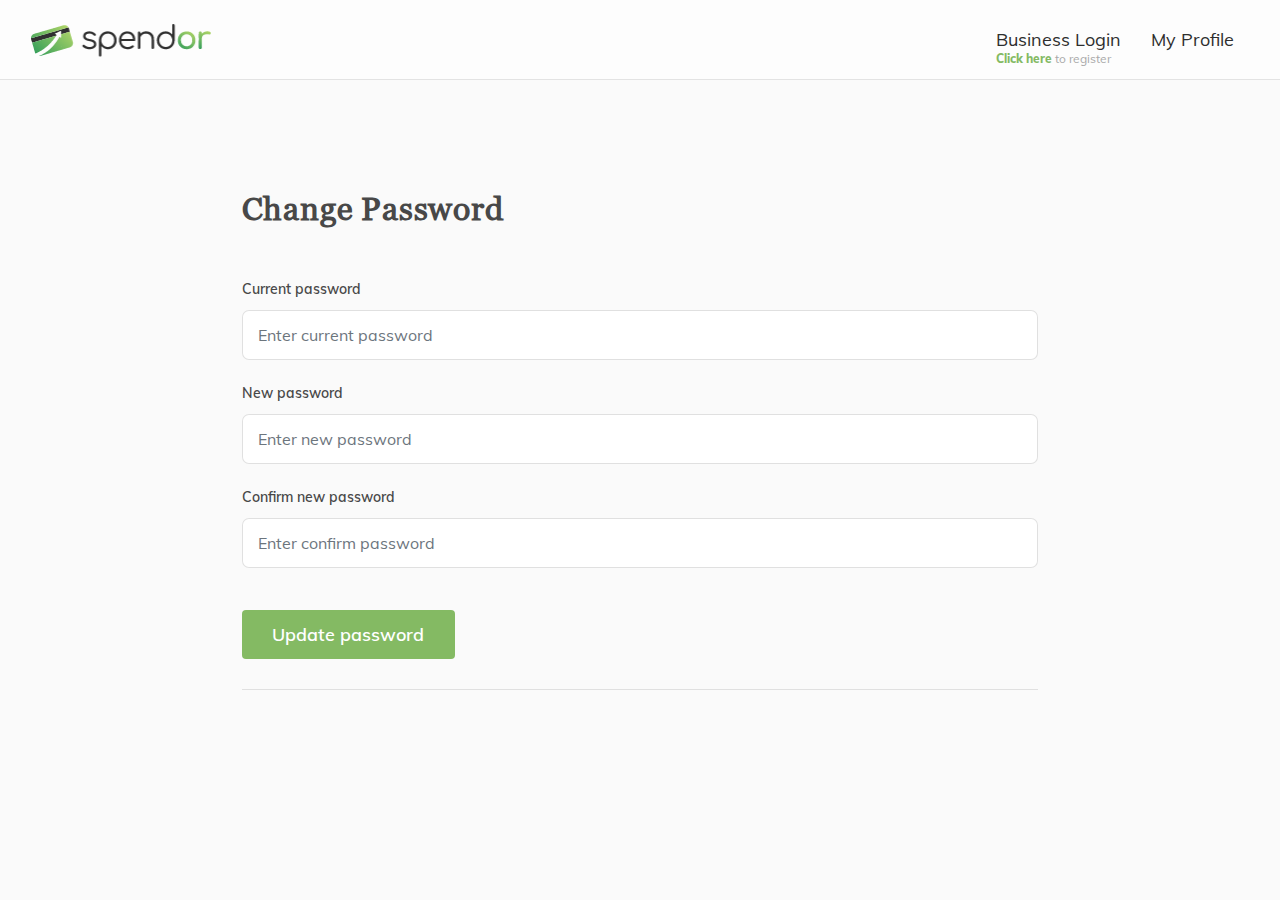
==== commit b4a2d586: "updated" ====
--- a/change-password.html
+++ b/change-password.html
@@ -47,13 +47,13 @@
               <ul class="navbar-nav ml-auto">
                 
                 <li class="nav-item ">
-                  <a class="nav-link smoth-scroll" href="#">Business Login
+                  <a class="nav-link smoth-scroll" href="login.html">Business Login
                   </a>
-                  <span class="bottom-link"><a href="#">Click here</a> to register</span>
+                  <span class="bottom-link"><a href="">Click here</a> to register</span>
                 </li>
                 <li class="nav-item ">
-                  <a class="nav-link smoth-scroll active" href="#">My Profile</a>
-                </li> 
+                  <a class="nav-link smoth-scroll " href="profile.html">My Profile</a>
+                </li>
               </ul>
             </div>
 
--- a/assets/css/custom.css
+++ b/assets/css/custom.css
@@ -136,7 +136,6 @@
 }
 
 .header {
-  height: 80px;
   position: relative;
 }
 
@@ -285,6 +284,68 @@
   border-radius: 4px;
   padding: 8px 20px;
   color: #84BA63;
+}
+
+.dropdown-user .user-profile {
+  height: 60px;
+  width: 60px;
+  min-width: 60px;
+  display: block;
+  overflow: hidden;
+}
+
+.dropdown-user .user-profile span {
+  display: block;
+}
+
+.dropdown-user .user-profile span img {
+  width: 100%;
+  height: 100%;
+  -o-object-fit: cover;
+     object-fit: cover;
+}
+
+.dropdown-user .dropdown-menu {
+  background-color: #fff;
+  border: 0;
+  right: 0;
+  margin-top: 10px;
+  -webkit-box-shadow: 0 12px 14px rgba(0, 0, 0, 0.09);
+          box-shadow: 0 12px 14px rgba(0, 0, 0, 0.09);
+  padding: 10px 0 5px 0;
+  border-radius: 6px;
+}
+
+.dropdown-user .dropdown-menu::before {
+  content: "";
+  border-top: 10px solid transparent;
+  border-right: 7px solid transparent;
+  border-bottom: 10px solid #fff;
+  border-left: 7px solid transparent;
+  display: inline-block;
+  position: absolute;
+  top: -20px;
+  right: 17px;
+}
+
+.dropdown-user .dropdown-menu ul li {
+  border-bottom: 1px solid #FAFAFA;
+}
+
+.dropdown-user .dropdown-menu ul li:last-child {
+  border: 0px solid #FAFAFA;
+}
+
+.dropdown-user .dropdown-menu a {
+  padding: 14px 20px;
+  font-size: 14px;
+  line-height: 24px;
+  color: #071C2E;
+  font-weight: 400;
+}
+
+.dropdown-user .dropdown-menu a:active {
+  background-color: #fafafa;
 }
 
 .sidenav-new-menu .closebtn {
@@ -314,7 +375,7 @@
           box-shadow: none;
   padding: 12px 15px;
   outline: 0;
-  color: rgba(0, 0, 0, 0.1);
+  color: #000;
 }
 
 .form-group .form-control:focus {
@@ -729,6 +790,20 @@
   width: 100%;
 }
 
+.middle-section .search-seaction .serach-result-content .dropdown-custom::before {
+  content: "";
+  border-top: 10px solid transparent;
+  border-right: 7px solid transparent;
+  border-bottom: 10px solid #fff;
+  border-left: 7px solid transparent;
+  display: inline-block;
+  position: absolute;
+  top: 30%;
+  left: -17px;
+  -webkit-transform: rotate(-90deg);
+          transform: rotate(-90deg);
+}
+
 .middle-section .search-seaction .serach-result-content .dropdown-custom h3 {
   font-size: 19px;
   line-height: 24px;
@@ -742,7 +817,7 @@
 }
 
 .middle-section .search-seaction .serach-result-content .dropdown-custom .custom-checkbox .custom-control-label {
-  white-space: nowrap;
+  white-space: normal;
   font-size: 16px;
   line-height: 20px;
 }
@@ -764,6 +839,26 @@
 .middle-section .search-seaction .serach-result-content .dropdown-custom .custom-checkbox .custom-control-input:checked ~ .custom-control-label::before {
   background-color: #000 !important;
   border-color: #000 !important;
+}
+
+.middle-section .search-seaction .serach-result-content .dropdown-custom .custom-checkbox .custom-control-input:checked ~ .custom-control-label::after {
+  background-image: url("data:image/svg+xml,%3Csvg xmlns='http://www.w3.org/2000/svg' width='14' height='10.42' viewBox='0 0 14 10.42'%3E%3Cpath id='Path' d='M5,10.42l-5-5L1.41,4.01,5,7.59,12.59,0,14,1.42Z' fill='%23fff'/%3E%3C/svg%3E%0A");
+  background-size: 12px;
+}
+
+.middle-section .search-seaction .serach-result-content .dropdown-custom .text-drop-down {
+  font-size: 14px;
+  line-height: 21px;
+  color: rgba(46, 46, 46, 0.5);
+  margin-top: 18px;
+}
+
+.middle-section .search-seaction .serach-result-content .dropdown-custom .text-drop-down span {
+  color: #84BA63;
+  font-weight: 600;
+  display: inline-block;
+  position: relative;
+  top: 3px;
 }
 
 .middle-section .feature-section {
@@ -1001,6 +1096,1667 @@
 .middle-section .authorized-section .content .form-bootm-text p .form-link {
   color: #84BA63;
   text-decoration: underline;
+}
+
+.middle-section .lisitng-section {
+  padding: 60px 0;
+  min-height: 500px;
+}
+
+.middle-section .lisitng-section .listing-header {
+  display: -webkit-box;
+  display: -ms-flexbox;
+  display: flex;
+  -webkit-box-align: center;
+      -ms-flex-align: center;
+          align-items: center;
+  -webkit-box-pack: justify;
+      -ms-flex-pack: justify;
+          justify-content: space-between;
+  margin-bottom: 35px;
+}
+
+.middle-section .lisitng-section .listing-header .search-bar {
+  max-width: 411px;
+  width: 100%;
+  margin-right: 10px;
+}
+
+.middle-section .lisitng-section .listing-header .search-bar .form-group {
+  width: 100%;
+  margin-bottom: 0;
+}
+
+.middle-section .lisitng-section .listing-header .search-bar .form-group .form-control {
+  height: 50px;
+  border-radius: 42px !important;
+  border: 1px solid #979797;
+  width: 100% !important;
+  display: block;
+  padding: 12px 20px;
+  font-size: 19px;
+  line-height: 30px;
+  color: #000;
+}
+
+.middle-section .lisitng-section .listing-header .btn-filter {
+  background-color: #2E2E2E;
+  color: #fff;
+  font-size: 19px;
+  line-height: 30px;
+  height: 50px;
+  width: 164px;
+  width: 100%;
+  padding: 13px 40px;
+  border-radius: 100px;
+  display: -webkit-box;
+  display: -ms-flexbox;
+  display: flex;
+  -webkit-box-align: center;
+      -ms-flex-align: center;
+          align-items: center;
+  -webkit-box-pack: center;
+      -ms-flex-pack: center;
+          justify-content: center;
+}
+
+.middle-section .lisitng-section .listing-header .icon-filter {
+  content: '' !important;
+  position: relative;
+  display: inline-block;
+  background-size: contain;
+  width: 24px;
+  height: 24px;
+  margin-right: 15px;
+  background-image: url("data:image/svg+xml,%3Csvg id='basic_slider_03' data-name='basic / slider_03' xmlns='http://www.w3.org/2000/svg' xmlns:xlink='http://www.w3.org/1999/xlink' width='24' height='24' viewBox='0 0 24 24'%3E%3Cdefs%3E%3CclipPath id='clip-path'%3E%3Crect id='basic_slider_03_Background_Mask_' data-name='basic / slider_03 (Background/Mask)' width='24' height='24' fill='none'/%3E%3C/clipPath%3E%3C/defs%3E%3Crect id='basic_slider_03_Background_Mask_2' data-name='basic / slider_03 (Background/Mask)' width='24' height='24' fill='none'/%3E%3Cg id='basic_slider_03-2' data-name='basic / slider_03' clip-path='url(%23clip-path)'%3E%3Cpath id='basic_slider_03-3' data-name='basic / slider_03' d='M5,18H3V16H0V14H3V12H5v6Zm15-2H7V14H20v2Zm-5-4H13V10H0V8H13V6.012h2V12Zm5-2H17V8h3v2ZM9,6H7V4H0V2H7V0H9V6ZM20,4H11V2h9V4Z' transform='translate(2 3)' fill='%23fff'/%3E%3C/g%3E%3C/svg%3E%0A");
+}
+
+.middle-section .lisitng-section .listing-header .dropdown-custom {
+  -webkit-transform: none !important;
+          transform: none !important;
+  margin-top: 70px !important;
+  top: 0;
+  right: 0 !important;
+  left: auto !important;
+  padding: 40px 40px;
+  border-radius: 9px;
+  border: 0;
+  -webkit-box-shadow: 0 2px 12px rgba(0, 0, 0, 0.05);
+          box-shadow: 0 2px 12px rgba(0, 0, 0, 0.05);
+  margin-top: -30%;
+  max-width: 417px;
+  min-width: 417px;
+  width: 100%;
+}
+
+.middle-section .lisitng-section .listing-header .dropdown-custom::before {
+  content: "";
+  border-top: 10px solid transparent;
+  border-right: 7px solid transparent;
+  border-bottom: 10px solid #fff;
+  border-left: 7px solid transparent;
+  display: inline-block;
+  position: absolute;
+  top: -20px;
+  right: 17px;
+}
+
+.middle-section .lisitng-section .listing-header .dropdown-custom h3 {
+  font-size: 19px;
+  line-height: 24px;
+  color: #767676;
+  width: 100%;
+  margin-bottom: 30px;
+}
+
+.middle-section .lisitng-section .listing-header .dropdown-custom .custom-checkbox {
+  padding-left: 30px;
+}
+
+.middle-section .lisitng-section .listing-header .dropdown-custom .custom-checkbox .custom-control-label {
+  white-space: normal;
+  font-size: 16px;
+  line-height: 20px;
+}
+
+.middle-section .lisitng-section .listing-header .dropdown-custom .custom-checkbox .custom-control-label:after {
+  height: 18px;
+  width: 18px;
+  top: 2px;
+  left: -30px;
+}
+
+.middle-section .lisitng-section .listing-header .dropdown-custom .custom-checkbox .custom-control-label:before {
+  height: 18px;
+  width: 18px;
+  top: 2px;
+  left: -30px;
+}
+
+.middle-section .lisitng-section .listing-header .dropdown-custom .custom-checkbox .custom-control-input:checked ~ .custom-control-label::before {
+  background-color: #000 !important;
+  border-color: #000 !important;
+}
+
+.middle-section .lisitng-section .listing-header .dropdown-custom .custom-checkbox .custom-control-input:checked ~ .custom-control-label::after {
+  background-image: url("data:image/svg+xml,%3Csvg xmlns='http://www.w3.org/2000/svg' width='14' height='10.42' viewBox='0 0 14 10.42'%3E%3Cpath id='Path' d='M5,10.42l-5-5L1.41,4.01,5,7.59,12.59,0,14,1.42Z' fill='%23fff'/%3E%3C/svg%3E%0A");
+  background-size: 12px;
+}
+
+.middle-section .lisitng-section .listing-header .dropdown-custom .text-drop-down {
+  font-size: 14px;
+  line-height: 21px;
+  color: rgba(46, 46, 46, 0.5);
+  margin-top: 18px;
+}
+
+.middle-section .lisitng-section .listing-header .dropdown-custom .text-drop-down span {
+  color: #84BA63;
+  font-weight: 600;
+  display: inline-block;
+  position: relative;
+  top: 3px;
+}
+
+.middle-section .lisitng-section .result-text p {
+  font-size: 19px;
+  line-height: 30px;
+  color: #767676;
+  margin-bottom: 24px;
+}
+
+.middle-section .lisitng-section .row-10 {
+  margin: 0 -10px;
+}
+
+.middle-section .lisitng-section .row-10 .pad-10 {
+  padding: 0 10px;
+}
+
+.middle-section .lisitng-section .buisness-box {
+  margin-bottom: 30px;
+}
+
+.middle-section .lisitng-section .buisness-box .buisenss-img a {
+  display: block;
+}
+
+.middle-section .lisitng-section .buisness-box .buisenss-img a img {
+  height: 255px;
+  width: 100%;
+  -o-object-fit: cover;
+     object-fit: cover;
+}
+
+.middle-section .lisitng-section .buisness-box .buisness-body {
+  width: 100%;
+  padding: 20px 0 10px 0;
+}
+
+.middle-section .lisitng-section .buisness-box .buisness-body h3 {
+  font-size: 18px;
+  color: #84BA63;
+  line-height: 21px;
+  letter-spacing: 0;
+  margin-bottom: 7px;
+  font-family: "Georgia Regular";
+}
+
+.middle-section .lisitng-section .buisness-box .buisness-body h3 a {
+  color: inherit;
+}
+
+.middle-section .lisitng-section .buisness-box .buisness-body p {
+  font-size: 16px;
+  line-height: 24px;
+  color: #2E2E2E;
+  -webkit-line-clamp: 1;
+  -webkit-box-orient: vertical;
+  display: -webkit-box;
+  text-overflow: ellipsis;
+  width: 98%;
+  overflow: hidden;
+}
+
+.middle-section .business-detail-section {
+  padding: 70px 0 40px 0;
+  background-color: #F8F8F8;
+}
+
+.middle-section .business-detail-section .content {
+  padding-right: 60px;
+}
+
+.middle-section .business-detail-section .content .buiness-info {
+  display: -webkit-box;
+  display: -ms-flexbox;
+  display: flex;
+  -webkit-box-align: center;
+      -ms-flex-align: center;
+          align-items: center;
+  -webkit-box-pack: start;
+      -ms-flex-pack: start;
+          justify-content: flex-start;
+  margin-bottom: 74px;
+}
+
+.middle-section .business-detail-section .content .buiness-info .buisness-img {
+  height: 150px;
+  width: 150px;
+  min-width: 150px;
+}
+
+.middle-section .business-detail-section .content .buiness-info .buisness-img img {
+  height: 100%;
+  width: 100%;
+  -o-object-fit: cover;
+     object-fit: cover;
+}
+
+.middle-section .business-detail-section .content .buiness-info .buisness-desc {
+  padding-left: 40px;
+}
+
+.middle-section .business-detail-section .content .buiness-info .buisness-desc h3 {
+  font-size: 36px;
+  line-height: 46px;
+  color: #2E2E2E;
+}
+
+.middle-section .business-detail-section .content .buiness-info .buisness-desc h3 span {
+  color: rgba(46, 46, 46, 0.3);
+  font-size: 20px;
+  line-height: 26px;
+  font-weight: 400;
+}
+
+.middle-section .business-detail-section .content .buiness-info .buisness-desc a {
+  font-size: 20px;
+  line-height: 26px;
+  color: #84BA63;
+  text-decoration: none;
+  margin-bottom: 11px;
+  display: block;
+}
+
+.middle-section .business-detail-section .content .buiness-info .buisness-desc a img {
+  height: 24px;
+  width: 24px;
+  margin-right: 10px;
+  position: relative;
+  top: -2px;
+}
+
+.middle-section .business-detail-section .content .buiness-info .buisness-desc p {
+  color: rgba(46, 46, 46, 0.5);
+  font-size: 20px;
+  line-height: 26px;
+  margin-bottom: 0;
+}
+
+.middle-section .business-detail-section .content .our-story h3 {
+  font-size: 22px;
+  line-height: 46px;
+  color: #2E2E2E;
+  font-weight: 700;
+  font-family: "Georgia Regular";
+  margin-bottom: 15px;
+}
+
+.middle-section .business-detail-section .content .our-story p {
+  font-size: 20px;
+  line-height: 29px;
+  color: rgba(46, 46, 46, 0.5);
+  margin-bottom: 26px;
+}
+
+.middle-section .business-detail-section .content .our-story .btn {
+  padding: 8px 16px;
+  background-color: #84BA63;
+  color: #fff;
+  height: 46px;
+  font-weight: 600;
+  border-radius: 4px;
+  max-width: 213px;
+  width: 100%;
+  font-size: 18px;
+  line-height: 25px;
+  display: -webkit-box;
+  display: -ms-flexbox;
+  display: flex;
+  -webkit-box-align: center;
+      -ms-flex-align: center;
+          align-items: center;
+  -webkit-box-pack: center;
+      -ms-flex-pack: center;
+          justify-content: center;
+}
+
+.middle-section .business-detail-section .detail-left {
+  padding-left: 55px;
+  border-left: 1px solid #E6E6E6;
+}
+
+.middle-section .business-detail-section .buiness-link ul {
+  margin: 0;
+  padding: 0;
+  list-style: none;
+}
+
+.middle-section .business-detail-section .buiness-link ul li {
+  font-size: 20px;
+  line-height: 26px;
+  margin-bottom: 27px;
+  display: -webkit-box;
+  display: -ms-flexbox;
+  display: flex;
+  -webkit-box-align: center;
+      -ms-flex-align: center;
+          align-items: center;
+  -webkit-box-pack: start;
+      -ms-flex-pack: start;
+          justify-content: flex-start;
+  color: rgba(0, 0, 0, 0.5);
+  font-weight: 600;
+}
+
+.middle-section .business-detail-section .buiness-link ul li a {
+  font-size: 20px;
+  line-height: 26px;
+  display: -webkit-box;
+  display: -ms-flexbox;
+  display: flex;
+  -webkit-box-align: center;
+      -ms-flex-align: center;
+          align-items: center;
+  -webkit-box-pack: start;
+      -ms-flex-pack: start;
+          justify-content: flex-start;
+  color: rgba(0, 0, 0, 0.5);
+  font-weight: 600;
+  text-decoration: none;
+}
+
+.middle-section .business-detail-section .buiness-link ul li .web-link {
+  color: #84BA63;
+  text-decoration: underline;
+}
+
+.middle-section .business-detail-section .social-media {
+  margin: 3px 0 30px 0;
+}
+
+.middle-section .business-detail-section .social-media ul {
+  padding-bottom: 30px;
+  border-bottom: 1px solid #E6E6E6;
+}
+
+.middle-section .business-detail-section .social-media ul li {
+  display: inline-block;
+  margin-right: 20px;
+}
+
+.middle-section .business-detail-section .social-media ul li a {
+  height: 60px;
+  width: 60px;
+  display: block;
+  border: 1px solid rgba(114, 114, 114, 0.3);
+  border-radius: 100%;
+  display: -webkit-box;
+  display: -ms-flexbox;
+  display: flex;
+  -webkit-box-align: center;
+      -ms-flex-align: center;
+          align-items: center;
+  -webkit-box-pack: center;
+      -ms-flex-pack: center;
+          justify-content: center;
+  color: #A9A9A9;
+  text-decoration: none;
+}
+
+.middle-section .business-detail-section .social-media ul li a:hover {
+  color: #84BA63;
+  border-color: #84BA63;
+}
+
+.middle-section .business-detail-section .quality-div {
+  padding-bottom: 30px;
+  border-bottom: 1px solid #E6E6E6;
+}
+
+.middle-section .business-detail-section .quality-div h3 {
+  font-size: 20px;
+  line-height: 25px;
+  color: #A9A9A9;
+  margin-bottom: 20px;
+  font-weight: 500;
+  font-style: italic;
+}
+
+.middle-section .business-detail-section .quality-div .review {
+  display: -webkit-box;
+  display: -ms-flexbox;
+  display: flex;
+  -webkit-box-align: center;
+      -ms-flex-align: center;
+          align-items: center;
+  -webkit-box-pack: justify;
+      -ms-flex-pack: justify;
+          justify-content: space-between;
+  margin-bottom: 15px;
+}
+
+.middle-section .business-detail-section .quality-div .review:last-child {
+  margin-bottom: 0;
+}
+
+.middle-section .business-detail-section .quality-div .review span {
+  font-size: 16px;
+  line-height: 26px;
+  display: inline-block;
+  font-weight: 700;
+  color: rgba(46, 46, 46, 0.5);
+  word-break: break-word;
+  margin-right: 10px;
+}
+
+.middle-section .business-detail-section .quality-div .review .ratting {
+  display: block;
+  min-width: 120px;
+}
+
+.middle-section .business-detail-section .quality-div .review .ratting i {
+  margin: 0 2px;
+  color: #A9A9A9;
+  font-size: 14px;
+}
+
+.middle-section .business-detail-section .quality-div .review .ratting .fill {
+  color: #F0BB64;
+}
+
+.middle-section .business-detail-section .report-div {
+  padding: 30px 0;
+}
+
+.middle-section .business-detail-section .report-div a.report-link {
+  font-size: 20px;
+  line-height: 25px;
+  color: #2E2E2E;
+  text-decoration: none;
+  display: -webkit-box;
+  display: -ms-flexbox;
+  display: flex;
+  -webkit-box-align: center;
+      -ms-flex-align: center;
+          align-items: center;
+  -webkit-box-pack: start;
+      -ms-flex-pack: start;
+          justify-content: flex-start;
+}
+
+.middle-section .business-detail-section .report-div a.report-link img {
+  width: 20px;
+  height: 20px;
+  margin-right: 10px;
+}
+
+.middle-section .founder-section {
+  padding: 40px 0;
+}
+
+.middle-section .founder-section .heading h3 {
+  font-size: 22px;
+  line-height: 46px;
+  color: #2E2E2E;
+  font-family: "Georgia Regular";
+  font-weight: 600;
+  margin-bottom: 51px;
+}
+
+.middle-section .founder-section .founder-box {
+  display: block;
+  text-align: center;
+  margin-bottom: 20px;
+}
+
+.middle-section .founder-section .founder-box .founder-img {
+  display: block;
+  max-height: 266px;
+  max-width: 266px;
+  overflow: hidden;
+  border-radius: 100%;
+  margin: 0 auto;
+  margin-bottom: 20px;
+}
+
+.middle-section .founder-section .founder-box .founder-img img {
+  height: auto;
+  width: 100%;
+  -o-object-fit: cover;
+     object-fit: cover;
+}
+
+.middle-section .founder-section .founder-box h3 {
+  font-size: 20px;
+  line-height: 26px;
+  color: #2E2E2E;
+  text-align: center;
+  margin-bottom: 18px;
+}
+
+.middle-section .founder-section .founder-box .social-links {
+  display: -webkit-box;
+  display: -ms-flexbox;
+  display: flex;
+  -webkit-box-align: center;
+      -ms-flex-align: center;
+          align-items: center;
+  -webkit-box-pack: center;
+      -ms-flex-pack: center;
+          justify-content: center;
+  margin: 0;
+  padding: 0;
+}
+
+.middle-section .founder-section .founder-box .social-links li {
+  margin: 0 10px;
+  display: inline-block;
+}
+
+.middle-section .founder-section .founder-box .social-links li a {
+  color: #CBCBCB;
+  font-size: 20px;
+}
+
+.middle-section .founder-section .founder-box .social-links li a:hover {
+  color: #84BA63;
+}
+
+.middle-section .owners-section {
+  padding: 40px 0;
+  background-color: #F8F8F8;
+}
+
+.middle-section .owners-section .heading h3 {
+  font-size: 22px;
+  line-height: 46px;
+  color: #2E2E2E;
+  font-family: "Georgia Regular";
+  font-weight: 600;
+  margin-bottom: 51px;
+}
+
+.middle-section .owners-section .founder-box {
+  display: block;
+  margin-bottom: 20px;
+}
+
+.middle-section .owners-section .founder-box .founder-img {
+  display: block;
+  max-height: 266px;
+  max-width: 266px;
+  overflow: hidden;
+  border-radius: 100%;
+  margin: 0 auto;
+  margin-bottom: 20px;
+}
+
+.middle-section .owners-section .founder-box .founder-img img {
+  height: auto;
+  width: 100%;
+  -o-object-fit: cover;
+     object-fit: cover;
+}
+
+.middle-section .owners-section .founder-box h3 {
+  font-size: 20px;
+  line-height: 26px;
+  color: #2E2E2E;
+  text-align: center;
+  margin-bottom: 18px;
+}
+
+.middle-section .owners-section .founder-box .social-links {
+  display: -webkit-box;
+  display: -ms-flexbox;
+  display: flex;
+  -webkit-box-align: center;
+      -ms-flex-align: center;
+          align-items: center;
+  -webkit-box-pack: center;
+      -ms-flex-pack: center;
+          justify-content: center;
+  margin: 0;
+  padding: 0;
+}
+
+.middle-section .owners-section .founder-box .social-links li {
+  margin: 0 10px;
+  display: inline-block;
+}
+
+.middle-section .owners-section .founder-box .social-links li a {
+  color: #CBCBCB;
+  font-size: 20px;
+}
+
+.middle-section .owners-section .founder-box .social-links li a:hover {
+  color: #84BA63;
+}
+
+.middle-section .best-seller-section {
+  padding: 40px 0 20px 0;
+  background-color: #FFFFFF;
+}
+
+.middle-section .best-seller-section .heading h3 {
+  font-size: 22px;
+  line-height: 46px;
+  color: #2E2E2E;
+  font-family: "Georgia Regular";
+  font-weight: 600;
+  margin-bottom: 37px;
+}
+
+.middle-section .best-seller-section .product-box {
+  padding: 14px 20px;
+  background-color: #fff;
+  border-radius: 4px;
+  -webkit-box-shadow: 2px 2px 10px rgba(0, 0, 0, 0.03);
+          box-shadow: 2px 2px 10px rgba(0, 0, 0, 0.03);
+  display: -webkit-box;
+  display: -ms-flexbox;
+  display: flex;
+  -webkit-box-align: center;
+      -ms-flex-align: center;
+          align-items: center;
+  -webkit-box-pack: start;
+      -ms-flex-pack: start;
+          justify-content: flex-start;
+  text-decoration: none;
+  margin-bottom: 20px;
+}
+
+.middle-section .best-seller-section .product-box .product-img img {
+  height: 72px;
+  width: 72px;
+  -o-object-fit: cover;
+     object-fit: cover;
+}
+
+.middle-section .best-seller-section .product-box .product-content {
+  padding-left: 20px;
+}
+
+.middle-section .best-seller-section .product-box .product-content p {
+  font-size: 16px;
+  line-height: 26px;
+  margin-bottom: 0;
+  font-weight: 700;
+  color: #2E2E2E;
+}
+
+.middle-section .rate-store-section {
+  padding: 60px 0;
+  background-color: #F8F8F8;
+}
+
+.middle-section .rate-store-section .heading h3 {
+  font-size: 22px;
+  line-height: 46px;
+  color: #2E2E2E;
+  font-family: "Georgia Regular";
+  font-weight: 600;
+  margin-bottom: 51px;
+}
+
+.middle-section .rate-store-section .ratting-div {
+  height: 120px;
+  width: 100%;
+  border: 1px solid #D6D6D6;
+  border-radius: 6px;
+  display: -webkit-box;
+  display: -ms-flexbox;
+  display: flex;
+  -webkit-box-align: center;
+      -ms-flex-align: center;
+          align-items: center;
+  -webkit-box-pack: center;
+      -ms-flex-pack: center;
+          justify-content: center;
+  margin-bottom: 40px;
+}
+
+.middle-section .rate-store-section .ratting-div ul {
+  text-align: center;
+}
+
+.middle-section .rate-store-section .ratting-div ul li {
+  display: inline-block;
+  margin: 0 10px;
+}
+
+.middle-section .rate-store-section .ratting-div ul li a {
+  color: #A9A9A9;
+  font-size: 40px;
+}
+
+.middle-section .rate-store-section .ratting-div ul li a span {
+  font-size: 40px;
+}
+
+.middle-section .rate-store-section .ratting-div ul li a:hover {
+  color: #F0BB64;
+}
+
+.middle-section .rate-store-section .ratting-div ul li .fill {
+  color: #F0BB64;
+}
+
+.middle-section .rate-store-section .all-rating-content h3 {
+  font-size: 20px;
+  line-height: 26px;
+  color: #2E2E2E;
+  display: -webkit-inline-box;
+  display: -ms-inline-flexbox;
+  display: inline-flex;
+  -webkit-box-align: center;
+      -ms-flex-align: center;
+          align-items: center;
+  margin-bottom: 26px;
+}
+
+.middle-section .rate-store-section .all-rating-content h3 .count {
+  display: -webkit-inline-box;
+  display: -ms-inline-flexbox;
+  display: inline-flex;
+  -webkit-box-align: center;
+      -ms-flex-align: center;
+          align-items: center;
+}
+
+.middle-section .rate-store-section .all-rating-content h3 .count span.icon {
+  color: #F0BB64;
+  margin: 0 5px;
+}
+
+.middle-section .rate-store-section .all-rating-content h3 .count .rating-count {
+  font-size: 14px;
+  line-height: 26px;
+  color: rgba(46, 46, 46, 0.5);
+}
+
+.middle-section .rate-store-section .user-ratting {
+  display: -webkit-box;
+  display: -ms-flexbox;
+  display: flex;
+  -webkit-box-align: center;
+      -ms-flex-align: center;
+          align-items: center;
+  -webkit-box-pack: start;
+      -ms-flex-pack: start;
+          justify-content: flex-start;
+  margin-bottom: 30px;
+}
+
+.middle-section .rate-store-section .user-ratting .user-img {
+  height: 60px;
+  width: 60px;
+  border-radius: 100px;
+  overflow: hidden;
+}
+
+.middle-section .rate-store-section .user-ratting .user-img img {
+  width: 100%;
+  height: 100%;
+  -o-object-fit: cover;
+     object-fit: cover;
+}
+
+.middle-section .rate-store-section .user-ratting .user-star {
+  padding-left: 30px;
+  display: -webkit-box;
+  display: -ms-flexbox;
+  display: flex;
+  -webkit-box-align: center;
+      -ms-flex-align: center;
+          align-items: center;
+}
+
+.middle-section .rate-store-section .user-ratting .user-star ul li {
+  display: -webkit-inline-box;
+  display: -ms-inline-flexbox;
+  display: inline-flex;
+  margin: 0 5px;
+  float: left;
+}
+
+.middle-section .rate-store-section .user-ratting .user-star ul li a {
+  color: #A9A9A9;
+  font-size: 30px;
+}
+
+.middle-section .rate-store-section .user-ratting .user-star ul li a span {
+  font-size: 30px;
+}
+
+.middle-section .rate-store-section .user-ratting .user-star ul li .fill {
+  color: #F0BB64;
+}
+
+.middle-section .rate-store-section .user-list {
+  color: #2E2E2E;
+  font-size: 20px;
+  line-height: 26px;
+  font-weight: 400;
+  text-decoration: underline;
+}
+
+.middle-section .prfile-section {
+  padding: 70px 0;
+}
+
+.middle-section .prfile-section .content {
+  margin-bottom: 80px;
+}
+
+.middle-section .prfile-section .content h3 {
+  font-size: 22px;
+  color: #84BA63;
+  letter-spacing: 0;
+  margin-bottom: 20px;
+  font-family: "Georgia Regular";
+}
+
+.middle-section .prfile-section .content p {
+  font-size: 18px;
+  line-height: 23px;
+  color: #2E2E2E;
+  font-weight: 700;
+  margin-bottom: 40px;
+}
+
+.middle-section .prfile-section .form-profile .form-group {
+  margin-bottom: 20px;
+}
+
+.middle-section .prfile-section .form-profile .form-group label {
+  font-size: 16px;
+  line-height: 23px;
+  color: #727272;
+  margin-bottom: 15px;
+  display: -webkit-box;
+  display: -ms-flexbox;
+  display: flex;
+  -webkit-box-align: center;
+      -ms-flex-align: center;
+          align-items: center;
+  -webkit-box-pack: justify;
+      -ms-flex-pack: justify;
+          justify-content: space-between;
+}
+
+.middle-section .prfile-section .form-profile .form-group label .icon-lock {
+  padding: 0 5px;
+}
+
+.middle-section .prfile-section .form-profile .form-group label .icon-lock img {
+  height: 19px;
+  width: 19p  x;
+}
+
+.middle-section .prfile-section .form-profile .form-group .form-control {
+  border: 1px solid rgba(114, 114, 114, 0.3);
+  border-radius: 0;
+  height: 60px;
+  font-size: 20px;
+  line-height: 26px;
+  padding: 15px 20px;
+}
+
+.middle-section .prfile-section .form-profile .form-group textarea.form-control {
+  height: 170px !important;
+}
+
+.middle-section .prfile-section .form-profile .select2-container {
+  width: 100% !important;
+}
+
+.middle-section .prfile-section .form-profile .select2-container--default .select2-selection--single .select2-selection__rendered {
+  height: 60px;
+  font-size: 20px;
+  line-height: 26px;
+  padding: 15px 20px;
+}
+
+.middle-section .prfile-section .form-profile .select2-container--default .select2-selection--single {
+  height: 60px;
+  line-height: 55px;
+  border-radius: 0;
+  outline: 0;
+  border: 1px solid rgba(114, 114, 114, 0.3);
+}
+
+.middle-section .prfile-section .form-profile .select2-selection__arrow {
+  height: 60px;
+  width: 40px;
+}
+
+.middle-section .prfile-section .form-profile .select2-selection__arrow::after {
+  content: "\f078";
+  font-family: "Font Awesome 5 Free";
+  display: -webkit-box;
+  display: -ms-flexbox;
+  display: flex;
+  -webkit-box-align: center;
+      -ms-flex-align: center;
+          align-items: center;
+  -webkit-box-pack: center;
+      -ms-flex-pack: center;
+          justify-content: center;
+  font-style: normal;
+  font-variant: normal;
+  text-rendering: auto;
+  line-height: 1;
+  position: absolute;
+  right: 0;
+  top: 0;
+  font-size: 16px;
+  font-weight: 600;
+  height: 100%;
+  width: 100%;
+  color: #979797;
+  -webkit-transition: all 0.3s;
+  transition: all 0.3s;
+}
+
+.middle-section .prfile-section .form-profile .select2-selection__arrow b {
+  display: none;
+}
+
+.middle-section .prfile-section .form-profile .select2-container--open .select2-selection__arrow {
+  height: 60px;
+  width: 40px;
+}
+
+.middle-section .prfile-section .form-profile .select2-container--open .select2-selection__arrow::after {
+  -webkit-transform: rotate(-180deg);
+          transform: rotate(-180deg);
+  -webkit-transition: all 0.3s;
+  transition: all 0.3s;
+}
+
+.middle-section .prfile-section .form-profile .select2-container--open .select2-selection__arrow b {
+  display: none;
+}
+
+.middle-section .prfile-section .content-2 h3 {
+  font-size: 32px;
+  color: #484848;
+  letter-spacing: 0;
+  line-height: 36px;
+  font-family: "Georgia Regular";
+  margin-bottom: 40px;
+}
+
+.middle-section .prfile-section .compny-profile {
+  margin-top: 20px;
+}
+
+.middle-section .prfile-section .compny-profile label {
+  font-size: 18.2px;
+  color: #727272;
+  letter-spacing: 0;
+  font-weight: 700;
+  margin-bottom: 20px;
+}
+
+.middle-section .prfile-section .compny-profile .mb-40 {
+  margin-bottom: 40px;
+}
+
+.middle-section .prfile-section .profile-div {
+  padding-left: 20px;
+}
+
+.middle-section .prfile-section .profile-div .company-logo {
+  height: 80px;
+  width: 80px;
+}
+
+.middle-section .prfile-section .profile-div .company-logo img {
+  width: 100%;
+  height: 100%;
+  -o-object-fit: cover;
+     object-fit: cover;
+}
+
+.middle-section .prfile-section .profile-div .upload {
+  position: absolute;
+  right: -15px;
+  bottom: -15px;
+  background-color: #2E2E2E;
+  height: 32px;
+  width: 32px;
+  border-radius: 100%;
+  overflow: hidden;
+  display: -webkit-box;
+  display: -ms-flexbox;
+  display: flex;
+  -webkit-box-align: center;
+      -ms-flex-align: center;
+          align-items: center;
+  -webkit-box-pack: center;
+      -ms-flex-pack: center;
+          justify-content: center;
+  color: #fff;
+}
+
+.middle-section .prfile-section .profile-div .upload span {
+  display: -webkit-box;
+  display: -ms-flexbox;
+  display: flex;
+  -webkit-box-align: center;
+      -ms-flex-align: center;
+          align-items: center;
+  -webkit-box-pack: center;
+      -ms-flex-pack: center;
+          justify-content: center;
+}
+
+.middle-section .prfile-section .profile-div .upload span i {
+  font-size: 16px;
+}
+
+.middle-section .prfile-section .profile-div .profile-user {
+  position: relative;
+}
+
+.middle-section .prfile-section .row-group {
+  width: 100%;
+  margin-bottom: 50px;
+}
+
+.middle-section .prfile-section .form-link-froup {
+  position: relative;
+}
+
+.middle-section .prfile-section .form-link-froup .form-control {
+  padding-right: 50px !important;
+}
+
+.middle-section .prfile-section .form-link-froup .icon-link {
+  height: 100%;
+  width: 50px;
+  position: absolute;
+  right: 0;
+  display: -webkit-box;
+  display: -ms-flexbox;
+  display: flex;
+  -webkit-box-align: center;
+      -ms-flex-align: center;
+          align-items: center;
+  -webkit-box-pack: center;
+      -ms-flex-pack: center;
+          justify-content: center;
+}
+
+.middle-section .prfile-section .form-link-froup .icon-link img {
+  width: 20px;
+  height: 10px;
+}
+
+.middle-section .prfile-section .founder-row {
+  padding: 15px 20px 10px 20px;
+  background-color: #fff;
+  -webkit-box-shadow: 2px 2px 10px rgba(0, 0, 0, 0.14);
+          box-shadow: 2px 2px 10px rgba(0, 0, 0, 0.14);
+  width: 100%;
+  display: -webkit-box;
+  display: -ms-flexbox;
+  display: flex;
+  -webkit-box-align: center;
+      -ms-flex-align: center;
+          align-items: center;
+  -webkit-box-pack: start;
+      -ms-flex-pack: start;
+          justify-content: flex-start;
+  margin-bottom: 20px;
+}
+
+.middle-section .prfile-section .founder-row .profile-div {
+  padding-left: 0;
+}
+
+.middle-section .prfile-section .founder-row .inpput-col {
+  padding-left: 30px;
+  width: 100%;
+}
+
+.middle-section .prfile-section .founder-row .inpput-col .form-group {
+  margin-bottom: 0;
+  position: relative;
+}
+
+.middle-section .prfile-section .founder-row .inpput-col .form-group .form-control {
+  padding-right: 40px !important;
+}
+
+.middle-section .prfile-section .founder-row .inpput-col .form-group .icon-link {
+  height: 100%;
+  width: 40px;
+  position: absolute;
+  right: 0;
+  display: -webkit-box;
+  display: -ms-flexbox;
+  display: flex;
+  -webkit-box-align: center;
+      -ms-flex-align: center;
+          align-items: center;
+  -webkit-box-pack: center;
+      -ms-flex-pack: center;
+          justify-content: center;
+}
+
+.middle-section .prfile-section .founder-row .inpput-col .form-group .icon-link img {
+  width: 20px;
+  height: 10px;
+}
+
+.middle-section .prfile-section .founder-row .div-action {
+  padding-left: 20px;
+}
+
+.middle-section .prfile-section .founder-row .div-action .btn-delete {
+  height: 60px;
+  width: 60px;
+  display: -webkit-box;
+  display: -ms-flexbox;
+  display: flex;
+  -webkit-box-align: center;
+      -ms-flex-align: center;
+          align-items: center;
+  -webkit-box-pack: center;
+      -ms-flex-pack: center;
+          justify-content: center;
+  border: 1px solid rgba(0, 0, 0, 0.3);
+  border-radius: 0;
+  font-size: 18px;
+}
+
+.middle-section .prfile-section .founder-row .div-action .btn-delete:hover {
+  color: #FF8686;
+}
+
+.middle-section .prfile-section .add-row .btn-add {
+  font-size: 18px;
+  line-height: 23px;
+  color: #84BA63;
+  font-weight: 800;
+  padding: 0;
+  -webkit-box-shadow: none;
+          box-shadow: none;
+}
+
+.middle-section .prfile-section .mb-50 {
+  margin-bottom: 50px;
+}
+
+.middle-section .prfile-section .form-align-botom .form-group {
+  display: -webkit-box;
+  display: -ms-flexbox;
+  display: flex;
+  -webkit-box-align: start;
+      -ms-flex-align: start;
+          align-items: flex-start;
+  -webkit-box-orient: vertical;
+  -webkit-box-direction: normal;
+      -ms-flex-direction: column;
+          flex-direction: column;
+  -webkit-box-pack: end;
+      -ms-flex-pack: end;
+          justify-content: flex-end;
+  height: 100%;
+}
+
+.middle-section .prfile-section .custom-checkbox {
+  padding-left: 30px;
+  padding-top: 40px;
+}
+
+.middle-section .prfile-section .custom-checkbox .custom-control-label {
+  white-space: normal;
+  font-size: 16px;
+  line-height: 36px;
+  padding-left: 20px;
+  font-size: 18.2px;
+  color: #727272;
+  letter-spacing: 0;
+}
+
+.middle-section .prfile-section .custom-checkbox .custom-control-label a {
+  color: #84BA63;
+  font-weight: 600;
+}
+
+.middle-section .prfile-section .custom-checkbox .custom-control-label:after {
+  height: 34px;
+  width: 34px;
+  top: 2px;
+  left: -30px;
+}
+
+.middle-section .prfile-section .custom-checkbox .custom-control-label:before {
+  height: 34px;
+  width: 34px;
+  top: 2px;
+  left: -30px;
+}
+
+.middle-section .prfile-section .custom-checkbox .custom-control-input:checked ~ .custom-control-label::before {
+  background-color: #84BA63 !important;
+  border-color: #84BA63 !important;
+}
+
+.middle-section .prfile-section .custom-checkbox .custom-control-input:checked ~ .custom-control-label::after {
+  background-image: url("data:image/svg+xml,%3Csvg xmlns='http://www.w3.org/2000/svg' width='14' height='10.42' viewBox='0 0 14 10.42'%3E%3Cpath id='Path' d='M5,10.42l-5-5L1.41,4.01,5,7.59,12.59,0,14,1.42Z' fill='%23fff'/%3E%3C/svg%3E%0A");
+  background-size: 18px;
+}
+
+.middle-section .profile-submit {
+  position: fixed;
+  left: 0;
+  bottom: 0;
+  right: 0;
+  width: 100%;
+  background-color: #fff;
+  height: 80px;
+  z-index: 99;
+  display: -webkit-box;
+  display: -ms-flexbox;
+  display: flex;
+  margin: 0 auto;
+  padding: 13px 0;
+  -webkit-box-shadow: inset 0 1px 0 0 rgba(0, 0, 0, 0.17);
+          box-shadow: inset 0 1px 0 0 rgba(0, 0, 0, 0.17);
+}
+
+.middle-section .profile-submit .profile-submit-inner {
+  width: 100%;
+}
+
+.middle-section .profile-submit .profile-submit-inner .submit-row {
+  display: -webkit-box;
+  display: -ms-flexbox;
+  display: flex;
+  -webkit-box-align: center;
+      -ms-flex-align: center;
+          align-items: center;
+  -webkit-box-pack: justify;
+      -ms-flex-pack: justify;
+          justify-content: space-between;
+  height: 60px;
+}
+
+.middle-section .profile-submit .profile-submit-inner .submit-row .submit-left .btn-cancel {
+  font-size: 20px;
+  line-height: 25px;
+  font-weight: 700;
+  color: #2E2E2E;
+  text-decoration: none;
+}
+
+.middle-section .profile-submit .profile-submit-inner .submit-row .submit-right .btn-save {
+  color: #84BA63;
+  font-size: 20px;
+  line-height: 25px;
+  font-weight: 700;
+  padding: 12px 20px;
+  text-decoration: none;
+}
+
+.middle-section .profile-submit .profile-submit-inner .submit-row .submit-right .btn-submit {
+  font-size: 20px;
+  color: #FFFFFF;
+  letter-spacing: 0;
+  font-weight: 700;
+  text-align: center;
+  background-color: #84BA63;
+  -webkit-box-shadow: 0 4px 14px 0 rgba(132, 186, 99, 0.48);
+          box-shadow: 0 4px 14px 0 rgba(132, 186, 99, 0.48);
+  padding: 11px 38px;
+  border-radius: 0;
+}
+
+.middle-section .product-list-section {
+  padding: 40px 0;
+}
+
+.middle-section .product-list-section .heading h3 {
+  font-size: 22px;
+  line-height: 26px;
+  color: #2E2E2E;
+  font-weight: 700;
+  font-family: "Georgia Regular";
+  margin-bottom: 35px;
+}
+
+.middle-section .product-list-section .prodcut-search-header {
+  display: -webkit-box;
+  display: -ms-flexbox;
+  display: flex;
+  -webkit-box-align: center;
+      -ms-flex-align: center;
+          align-items: center;
+  -webkit-box-pack: start;
+      -ms-flex-pack: start;
+          justify-content: flex-start;
+  width: 100%;
+  margin-bottom: 40px;
+}
+
+.middle-section .product-list-section .prodcut-search-header .search-bar {
+  width: calc(100% - 320px);
+}
+
+.middle-section .product-list-section .prodcut-search-header .search-bar .form-group {
+  position: relative;
+  margin-right: 10px;
+}
+
+.middle-section .product-list-section .prodcut-search-header .search-bar .form-group .icon-search {
+  height: 54px;
+  width: 60px;
+  display: -webkit-box;
+  display: -ms-flexbox;
+  display: flex;
+  -webkit-box-align: center;
+      -ms-flex-align: center;
+          align-items: center;
+  -webkit-box-pack: center;
+      -ms-flex-pack: center;
+          justify-content: center;
+  position: absolute;
+  left: 0;
+  top: 0;
+  margin-left: 5px;
+}
+
+.middle-section .product-list-section .prodcut-search-header .search-bar .form-group .form-control {
+  border: 1px solid rgba(0, 0, 0, 0.1);
+  height: 54px;
+  font-size: 19px;
+  color: #767676;
+  line-height: 30px;
+  border-radius: 0;
+  padding-left: 70px;
+  background: #FAFAFA;
+}
+
+.middle-section .product-list-section .prodcut-search-header .add-group {
+  display: -webkit-box;
+  display: -ms-flexbox;
+  display: flex;
+  -webkit-box-align: center;
+      -ms-flex-align: center;
+          align-items: center;
+  width: 320px;
+}
+
+.middle-section .product-list-section .prodcut-search-header .add-group .btn {
+  max-width: 150px;
+  border: 1px solid rgba(0, 0, 0, 0.1);
+  font-size: 19px;
+  color: #2E2E2E;
+  line-height: 30px;
+  font-weight: 700;
+  height: 54px;
+  display: -webkit-box;
+  display: -ms-flexbox;
+  display: flex;
+  -webkit-box-align: center;
+      -ms-flex-align: center;
+          align-items: center;
+  -webkit-box-pack: center;
+      -ms-flex-pack: center;
+          justify-content: center;
+  width: 100%;
+  margin-right: 10px;
+  border-radius: 0;
+}
+
+.middle-section .product-list-section .prodcut-search-header .add-group .btn:last-child {
+  margin-right: 0px;
+}
+
+.middle-section .product-list-section .prodcut-search-header .add-group .btn-add {
+  background-color: #84BA63;
+  color: #fff;
+}
+
+.middle-section .product-list-section .product-item {
+  padding: 25px 30px;
+  background: #FAFAFA;
+  -webkit-box-shadow: 2px 2px 10px 0 rgba(0, 0, 0, 0.14);
+          box-shadow: 2px 2px 10px 0 rgba(0, 0, 0, 0.14);
+  width: 100%;
+  display: -webkit-box;
+  display: -ms-flexbox;
+  display: flex;
+  -webkit-box-align: center;
+      -ms-flex-align: center;
+          align-items: center;
+  -webkit-box-pack: start;
+      -ms-flex-pack: start;
+          justify-content: flex-start;
+  margin-bottom: 20px;
+}
+
+.middle-section .product-list-section .product-item .product-input {
+  width: calc(100% - 130px);
+  display: -webkit-box;
+  display: -ms-flexbox;
+  display: flex;
+  -webkit-box-align: center;
+      -ms-flex-align: center;
+          align-items: center;
+  -webkit-box-pack: start;
+      -ms-flex-pack: start;
+          justify-content: flex-start;
+}
+
+.middle-section .product-list-section .product-item .product-input .form-group {
+  margin-right: 10px;
+  width: 100%;
+  margin-bottom: 0;
+}
+
+.middle-section .product-list-section .product-item .product-input .form-group .form-control {
+  background: #FAFAFA;
+  border: 1px solid rgba(0, 0, 0, 0.1);
+  height: 54px;
+  font-size: 19px;
+  color: #767676;
+  line-height: 30px;
+  border-radius: 0;
+}
+
+.middle-section .product-list-section .product-item .product-action {
+  width: 130px;
+  display: -webkit-box;
+  display: -ms-flexbox;
+  display: flex;
+  -webkit-box-align: center;
+      -ms-flex-align: center;
+          align-items: center;
+}
+
+.middle-section .product-list-section .product-item .product-action .btn {
+  max-width: 50px;
+  border: 1px solid rgba(0, 0, 0, 0.1);
+  font-size: 19px;
+  color: #2E2E2E;
+  line-height: 30px;
+  font-weight: 700;
+  height: 54px;
+  display: -webkit-box;
+  display: -ms-flexbox;
+  display: flex;
+  -webkit-box-align: center;
+      -ms-flex-align: center;
+          align-items: center;
+  -webkit-box-pack: center;
+      -ms-flex-pack: center;
+          justify-content: center;
+  width: 100%;
+  margin-right: 10px;
+  border-radius: 0;
+}
+
+.middle-section .product-list-section .product-item .product-action .btn:last-child {
+  margin-right: 0px;
+}
+
+.middle-section .product-list-section .product-item .product-action .btn-delete {
+  color: #FF8686;
+}
+
+.middle-section .pagination {
+  padding-top: 10px;
+}
+
+.middle-section .pagination .page-item {
+  display: -webkit-box;
+  display: -ms-flexbox;
+  display: flex;
+  -webkit-box-align: center;
+      -ms-flex-align: center;
+          align-items: center;
+  -webkit-box-pack: center;
+      -ms-flex-pack: center;
+          justify-content: center;
+  margin: 0 10px;
+}
+
+.middle-section .pagination .page-item .page-link {
+  height: 34px;
+  width: 34px;
+  border-radius: 100px;
+  background-color: transparent;
+  border: 0;
+  color: #000;
+  font-size: 18px;
+  line-height: 18px;
+  font-weight: 600;
+  -webkit-box-shadow: none;
+          box-shadow: none;
+}
+
+.middle-section .pagination .page-item .page-link:hover {
+  background-color: #222222;
+  color: #fff;
+}
+
+.middle-section .pagination .active .page-link {
+  background-color: #222222;
+  color: #fff;
+}
+
+.middle-section .pagination .btn-circle {
+  height: 34px;
+  width: 34px;
+  border-radius: 100px;
+  background-color: #fff !important;
+  display: -webkit-box;
+  display: -ms-flexbox;
+  display: flex;
+  -webkit-box-align: center;
+      -ms-flex-align: center;
+          align-items: center;
+  -webkit-box-pack: center;
+      -ms-flex-pack: center;
+          justify-content: center;
+  color: #000 !important;
+  -webkit-box-shadow: 0 2px 4px rgba(0, 0, 0, 0.18);
+          box-shadow: 0 2px 4px rgba(0, 0, 0, 0.18);
+}
+
+.middle-section .pagination .btn-circle span {
+  display: -webkit-box;
+  display: -ms-flexbox;
+  display: flex;
+  -webkit-box-align: center;
+      -ms-flex-align: center;
+          align-items: center;
+  -webkit-box-pack: center;
+      -ms-flex-pack: center;
+          justify-content: center;
+}
+
+.middle-section .pagination .btn-circle i {
+  font-size: 22 px;
+}
+
+.alert-review {
+  height: 100px;
+  background-color: #F0BB64;
+  width: 100%;
+  display: -webkit-box;
+  display: -ms-flexbox;
+  display: flex;
+  -webkit-box-align: center;
+      -ms-flex-align: center;
+          align-items: center;
+  -webkit-box-pack: center;
+      -ms-flex-pack: center;
+          justify-content: center;
+  font-size: 22px;
+  line-height: 28px;
+  color: #fff;
+  font-weight: 700;
+  margin-bottom: 40px;
+}
+
+.alert-review i {
+  font-size: 30px;
+}
+
+.alert-approved {
+  height: 100px;
+  background-color: #84BA63;
+  width: 100%;
+  display: -webkit-box;
+  display: -ms-flexbox;
+  display: flex;
+  -webkit-box-align: center;
+      -ms-flex-align: center;
+          align-items: center;
+  -webkit-box-pack: center;
+      -ms-flex-pack: center;
+          justify-content: center;
+  font-size: 22px;
+  line-height: 28px;
+  color: #fff;
+  font-weight: 700;
+  margin-bottom: 40px;
+}
+
+.alert-approved i {
+  font-size: 30px;
+}
+
+.alert-dismissible .close {
+  top: auto;
+  -webkit-box-shadow: none !important;
+          box-shadow: none !important;
+  outline: 0 !important;
+}
+
+.select2-container--default .select2-results__option--highlighted[aria-selected] {
+  background-color: #84BA63 !important;
+  color: #fff;
 }
 
 .footer-section {
@@ -1242,6 +2998,26 @@
     display: block;
   }
   /* middle section start here */
+  .dropdown-user {
+    margin-top: 30px;
+  }
+  .dropdown-user .user-profile {
+    margin: 0 auto;
+  }
+  .dropdown-user .dropdown-menu {
+    display: block;
+    -webkit-box-shadow: none;
+            box-shadow: none;
+  }
+  .alert-review, .alert-approved {
+    height: 60px;
+    font-size: 16px;
+    line-height: 20px;
+    margin-bottom: 20px;
+  }
+  .alert-review i, .alert-approved i {
+    font-size: 20px;
+  }
   .middle-section .search-seaction {
     padding: 60px 0;
   }
@@ -1406,6 +3182,489 @@
     line-height: 24px;
     text-align: center;
   }
+  .middle-section .dropdown-menu.dropdown-custom {
+    min-width: unset !important;
+  }
+  .middle-section .lisitng-section {
+    padding: 30px 0;
+  }
+  .middle-section .lisitng-section .listing-header .search-bar .form-group .form-control {
+    height: 40px;
+    font-size: 16px;
+    line-height: 20px;
+  }
+  .middle-section .lisitng-section .listing-header .filter-div .btn-filter {
+    padding: 10px 15px;
+    font-size: 16px;
+    height: 40px;
+  }
+  .middle-section .lisitng-section .listing-header .filter-div .btn-filter img {
+    width: 20px;
+    height: 20px;
+  }
+  .middle-section .lisitng-section .buisness-box {
+    margin-bottom: 20px;
+  }
+  .middle-section .lisitng-section .buisness-box .buisenss-img a {
+    display: block;
+  }
+  .middle-section .lisitng-section .buisness-box .buisenss-img a img {
+    height: 240px;
+    width: 100%;
+    -o-object-fit: cover;
+       object-fit: cover;
+  }
+  .middle-section .lisitng-section .buisness-box .buisness-body h3 {
+    font-size: 16px;
+    line-height: 20px;
+  }
+  .middle-section .lisitng-section .buisness-box .buisness-body h3 a {
+    color: inherit;
+  }
+  .middle-section .lisitng-section .buisness-box .buisness-body p {
+    font-size: 16px;
+    line-height: 20px;
+  }
+  .middle-section .lisitng-section .dropdown-menu.dropdown-custom {
+    width: 93vw;
+  }
+  .middle-section .business-detail-section {
+    padding: 40px 0;
+  }
+  .middle-section .business-detail-section .content {
+    padding-right: 0;
+  }
+  .middle-section .business-detail-section .content .buiness-info {
+    -webkit-box-orient: vertical;
+    -webkit-box-direction: normal;
+        -ms-flex-direction: column;
+            flex-direction: column;
+    margin-bottom: 30px;
+  }
+  .middle-section .business-detail-section .content .buiness-info .buisness-img {
+    margin-bottom: 30px;
+  }
+  .middle-section .business-detail-section .content .buiness-info .buisness-desc {
+    padding-left: 0;
+  }
+  .middle-section .business-detail-section .content .buiness-info .buisness-desc h3 {
+    font-size: 20px;
+    line-height: 26px;
+  }
+  .middle-section .business-detail-section .content .buiness-info .buisness-desc h3 span {
+    font-size: 14px;
+  }
+  .middle-section .business-detail-section .content .buiness-info .buisness-desc a {
+    font-size: 20px;
+  }
+  .middle-section .business-detail-section .content .buiness-info .buisness-desc p {
+    font-size: 16px;
+    line-height: 26px;
+  }
+  .middle-section .business-detail-section .content .our-story {
+    margin-bottom: 30px;
+  }
+  .middle-section .business-detail-section .content .our-story h3 {
+    font-size: 20px;
+    line-height: 24px;
+  }
+  .middle-section .business-detail-section .content .our-story p {
+    font-size: 16px;
+    line-height: 24px;
+  }
+  .middle-section .business-detail-section .detail-left {
+    padding-left: 0;
+    border: 0;
+  }
+  .middle-section .business-detail-section .detail-left .buiness-link ul li {
+    font-size: 16px;
+    margin-bottom: 15px;
+  }
+  .middle-section .business-detail-section .detail-left .buiness-link ul li a {
+    font-size: 16px;
+  }
+  .middle-section .business-detail-section .detail-left .social-media {
+    margin-top: 10px;
+    margin-bottom: 20px;
+  }
+  .middle-section .business-detail-section .detail-left .social-media ul li {
+    margin-right: 10px;
+  }
+  .middle-section .business-detail-section .detail-left .social-media ul li a {
+    height: 40px;
+    width: 40px;
+  }
+  .middle-section .business-detail-section .detail-left .quality-div {
+    padding-bottom: 20px;
+  }
+  .middle-section .business-detail-section .detail-left .quality-div h3 {
+    font-size: 18px;
+    line-height: 24px;
+  }
+  .middle-section .business-detail-section .detail-left .quality-div .ratting i {
+    margin: 0 2px;
+    font-size: 16px;
+  }
+  .middle-section .business-detail-section .detail-left .report-div {
+    padding: 20px 0;
+  }
+  .middle-section .business-detail-section .detail-left .report-div .report-link {
+    font-size: 16px;
+    line-height: 24px;
+  }
+  .middle-section .business-detail-section .detail-left .report-div .report-link img {
+    width: 14px;
+    height: 14px;
+  }
+  .middle-section .founder-section {
+    padding: 40px 0 20px 0;
+  }
+  .middle-section .founder-section .heading h3 {
+    font-size: 18px;
+    line-height: 26px;
+    margin-bottom: 30px;
+  }
+  .middle-section .founder-section .founder-box {
+    margin-bottom: 20px;
+    text-align: center;
+  }
+  .middle-section .founder-section .founder-box .founder-img {
+    height: 120px;
+    width: 120px;
+    margin: 0 auto 10px auto;
+  }
+  .middle-section .founder-section .founder-box .founder-img img {
+    width: 100%;
+    height: 100%;
+  }
+  .middle-section .founder-section .founder-box h3 {
+    font-size: 16px;
+    line-height: 26px;
+    margin-bottom: 5px;
+  }
+  .middle-section .founder-section .founder-box .social-links {
+    margin-bottom: 10px;
+  }
+  .middle-section .founder-section .founder-box .social-links li a {
+    font-size: 16px;
+  }
+  .middle-section .owners-section {
+    padding: 40px 0 20px 0;
+  }
+  .middle-section .owners-section .heading h3 {
+    font-size: 18px;
+    line-height: 26px;
+    margin-bottom: 30px;
+  }
+  .middle-section .owners-section .founder-box {
+    margin-bottom: 20px;
+    text-align: center;
+  }
+  .middle-section .owners-section .founder-box .founder-img {
+    height: 120px;
+    width: 120px;
+    margin: 0 auto 10px auto;
+  }
+  .middle-section .owners-section .founder-box .founder-img img {
+    width: 100%;
+    height: 100%;
+  }
+  .middle-section .owners-section .founder-box h3 {
+    font-size: 16px;
+    line-height: 26px;
+    margin-bottom: 5px;
+  }
+  .middle-section .owners-section .founder-box .social-links {
+    margin-bottom: 10px;
+  }
+  .middle-section .owners-section .founder-box .social-links li a {
+    font-size: 16px;
+  }
+  .middle-section .best-seller-section .heading h3 {
+    font-size: 18px;
+    line-height: 26px;
+    margin-bottom: 30px;
+  }
+  .middle-section .rate-store-section {
+    padding: 40px 0;
+  }
+  .middle-section .rate-store-section .heading h3 {
+    font-size: 18px;
+    line-height: 26px;
+    margin-bottom: 30px;
+  }
+  .middle-section .rate-store-section .ratting-div {
+    height: 80px;
+    margin-bottom: 20px;
+  }
+  .middle-section .rate-store-section .ratting-div ul li a span {
+    font-size: 35px;
+  }
+  .middle-section .rate-store-section .all-rating-content h3 {
+    font-size: 16px;
+    line-height: 24px;
+  }
+  .middle-section .rate-store-section .all-rating-content h3 .rating-count {
+    font-size: 12px;
+    padding-left: 10px;
+  }
+  .middle-section .rate-store-section .all-rating-content .user-ratting {
+    margin-bottom: 20px;
+  }
+  .middle-section .rate-store-section .all-rating-content .user-ratting .user-img {
+    height: 40px;
+    width: 40px;
+  }
+  .middle-section .rate-store-section .all-rating-content .user-ratting .user-img img {
+    -o-object-fit: cover;
+       object-fit: cover;
+  }
+  .middle-section .rate-store-section .all-rating-content .user-ratting .user-star {
+    padding-left: 10px;
+  }
+  .middle-section .rate-store-section .all-rating-content .user-ratting .user-star ul li a {
+    font-size: 20px;
+  }
+  .middle-section .rate-store-section .all-rating-content .user-ratting .user-star ul li a span {
+    font-size: 20px;
+  }
+  .middle-section .rate-store-section .all-rating-content .user-list {
+    font-size: 14px;
+  }
+  .middle-section .prfile-section {
+    padding: 40px 0 60px 0;
+  }
+  .middle-section .prfile-section .content {
+    margin-bottom: 40px;
+  }
+  .middle-section .prfile-section .content h3 {
+    font-size: 20px;
+    line-height: 24px;
+  }
+  .middle-section .prfile-section .content p {
+    font-size: 16px;
+    line-height: 24px;
+  }
+  .middle-section .prfile-section .form-profile .form-group label {
+    margin-bottom: 10px;
+    font-size: 14px;
+    line-height: 20px;
+  }
+  .middle-section .prfile-section .form-profile .form-group .form-control {
+    height: 50px;
+    font-size: 16px;
+    line-height: 26px;
+  }
+  .middle-section .prfile-section .form-profile .form-group textarea.form-control {
+    height: 100px !important;
+  }
+  .middle-section .prfile-section .form-profile .select2-container--default .select2-selection--single {
+    height: 50px;
+    line-height: 45px;
+    font-size: 16px;
+  }
+  .middle-section .prfile-section .form-profile .select2-container--default .select2-selection--single .select2-selection__rendered {
+    height: 50px;
+    padding: 10px 20px;
+    font-size: 16px;
+  }
+  .middle-section .prfile-section .form-profile .select2-selection__arrow {
+    height: 50px;
+  }
+  .middle-section .prfile-section .form-profile .row-col .col-lg-6 {
+    padding: 0 15px !important;
+  }
+  .middle-section .prfile-section .form-profile .row-col .form-control {
+    margin-bottom: 15px;
+  }
+  .middle-section .prfile-section .content-2 h3 {
+    font-size: 20px;
+    line-height: 26px;
+    margin-bottom: 30px;
+  }
+  .middle-section .prfile-section .compny-profile {
+    margin-top: 0;
+  }
+  .middle-section .prfile-section .compny-profile label {
+    font-size: 16px;
+    line-height: 20px;
+    margin-bottom: 15px;
+  }
+  .middle-section .prfile-section .mb-50 {
+    margin-bottom: 20px;
+  }
+  .middle-section .prfile-section .founder-row {
+    padding: 10px 10px;
+    -webkit-box-orient: vertical;
+    -webkit-box-direction: normal;
+        -ms-flex-direction: column;
+            flex-direction: column;
+    -webkit-box-pack: start;
+        -ms-flex-pack: start;
+            justify-content: flex-start;
+    -webkit-box-align: start;
+        -ms-flex-align: start;
+            align-items: flex-start;
+    position: relative;
+  }
+  .middle-section .prfile-section .founder-row .inpput-col {
+    margin-top: 10px;
+    padding-left: 0;
+  }
+  .middle-section .prfile-section .founder-row .inpput-col .form-group {
+    margin-bottom: 15px;
+  }
+  .middle-section .prfile-section .founder-row .div-action {
+    position: absolute;
+    right: 10px;
+    top: 10px;
+  }
+  .middle-section .prfile-section .founder-row .div-action .btn-delete {
+    height: 35px;
+    width: 35px;
+  }
+  .middle-section .prfile-section .profile-div .company-logo {
+    height: 60px;
+    width: 60px;
+  }
+  .middle-section .prfile-section .profile-div .upload {
+    height: 26px;
+    width: 26px;
+    right: -8px;
+    bottom: -8px;
+  }
+  .middle-section .prfile-section .profile-div .upload i {
+    font-size: 12px;
+  }
+  .middle-section .prfile-section .form-align-botom .form-group {
+    -webkit-box-pack: start !important;
+        -ms-flex-pack: start !important;
+            justify-content: flex-start !important;
+  }
+  .middle-section .prfile-section .custom-checkbox {
+    padding-top: 20px;
+  }
+  .middle-section .prfile-section .custom-checkbox .custom-control-label {
+    white-space: normal;
+    font-size: 16px;
+    line-height: 30px;
+    padding-left: 10px;
+    color: #727272;
+    letter-spacing: 0;
+  }
+  .middle-section .prfile-section .custom-checkbox .custom-control-label a {
+    color: #84BA63;
+    font-weight: 600;
+  }
+  .middle-section .prfile-section .custom-checkbox .custom-control-label:after {
+    height: 26px;
+    width: 26px;
+    top: 2px;
+    left: -30px;
+  }
+  .middle-section .prfile-section .custom-checkbox .custom-control-label:before {
+    height: 26px;
+    width: 26px;
+    top: 2px;
+    left: -30px;
+  }
+  .middle-section .profile-submit {
+    height: 70px;
+  }
+  .middle-section .profile-submit .profile-submit-inner {
+    width: 100%;
+  }
+  .middle-section .profile-submit .profile-submit-inner .submit-row {
+    display: -webkit-box;
+    display: -ms-flexbox;
+    display: flex;
+    -webkit-box-align: center;
+        -ms-flex-align: center;
+            align-items: center;
+    -webkit-box-pack: justify;
+        -ms-flex-pack: justify;
+            justify-content: space-between;
+    height: 50px;
+  }
+  .middle-section .profile-submit .profile-submit-inner .submit-row .submit-left .btn-cancel {
+    font-size: 16px;
+    line-height: 25px;
+  }
+  .middle-section .profile-submit .profile-submit-inner .submit-row .submit-right .btn-save {
+    color: #84BA63;
+    font-size: 16px;
+    padding: 8px 20px;
+    text-decoration: none;
+  }
+  .middle-section .profile-submit .profile-submit-inner .submit-row .submit-right .btn-submit {
+    font-size: 16px;
+    padding: 8px 20px;
+  }
+  .middle-section .product-list-section .heading h3 {
+    font-size: 20px;
+    line-height: 26px;
+  }
+  .middle-section .product-list-section .prodcut-search-header {
+    -webkit-box-orient: vertical;
+    -webkit-box-direction: normal;
+        -ms-flex-direction: column;
+            flex-direction: column;
+  }
+  .middle-section .product-list-section .prodcut-search-header .search-bar {
+    width: 100%;
+    margin-bottom: 10px;
+  }
+  .middle-section .product-list-section .prodcut-search-header .search-bar .form-group {
+    margin-right: 0;
+  }
+  .middle-section .product-list-section .prodcut-search-header .search-bar .form-group .icon-search {
+    height: 50px;
+  }
+  .middle-section .product-list-section .prodcut-search-header .search-bar .form-group .form-control {
+    height: 50px;
+    font-size: 16px;
+  }
+  .middle-section .product-list-section .prodcut-search-header .add-group {
+    width: 100%;
+    max-width: unset;
+  }
+  .middle-section .product-list-section .prodcut-search-header .add-group .btn {
+    width: 100%;
+    max-width: unset;
+    height: 50px;
+    font-size: 16px;
+  }
+  .middle-section .product-list-section .product-item {
+    padding: 10px 15px;
+    margin-bottom: 15px;
+  }
+  .middle-section .product-list-section .product-item .product-input {
+    width: calc(100% - 80px);
+  }
+  .middle-section .product-list-section .product-item .product-input .form-group {
+    margin-right: 5px;
+  }
+  .middle-section .product-list-section .product-item .product-input .form-group .icon-search {
+    height: 50px;
+  }
+  .middle-section .product-list-section .product-item .product-input .form-group .form-control {
+    height: 50px;
+    font-size: 16px;
+  }
+  .middle-section .product-list-section .product-item .product-action {
+    width: 80px;
+  }
+  .middle-section .product-list-section .product-item .product-action .btn {
+    width: 100%;
+    height: 50px;
+    margin-right: 5px;
+  }
+  .middle-section .product-list-section .product-item .product-action .btn:last-child {
+    margin-right: 0 !important;
+  }
+  .middle-section .product-list-section .product-item .product-action .btn i {
+    font-size: 14px;
+  }
   .footer-section .inner-div-footer {
     margin-bottom: 20px;
   }
@@ -1435,6 +3694,27 @@
   }
   .footer-section .copyright-text p {
     margin-bottom: 0;
+  }
+}
+
+@media (min-width: 768px) and (max-width: 1024px) {
+  .middle-section .lisitng-section {
+    padding: 30px 0;
+  }
+  .middle-section .lisitng-section .buisness-box {
+    margin-bottom: 20px;
+  }
+  .middle-section .lisitng-section .buisness-box .buisenss-img a {
+    display: block;
+  }
+  .middle-section .lisitng-section .buisness-box .buisenss-img a img {
+    height: 240px !important;
+    width: 100%;
+    -o-object-fit: cover;
+       object-fit: cover;
+  }
+  .footer-section .social-media ul li {
+    margin: 0 15px;
   }
 }
 
@@ -1525,6 +3805,39 @@
     font-size: 36px;
     display: block;
   }
+  .navbar-nav {
+    width: 100% !important;
+  }
+  .dropdown-user {
+    margin-top: 30px;
+  }
+  .dropdown-user .user-profile {
+    margin: 0 auto;
+  }
+  .dropdown-user .dropdown-menu {
+    left: 0;
+    display: block;
+    -webkit-box-shadow: none;
+            box-shadow: none;
+  }
+  .business-detail-section .content {
+    padding-right: 0 !important;
+  }
+  .business-detail-section .content .buiness-info {
+    -webkit-box-orient: vertical;
+    -webkit-box-direction: normal;
+        -ms-flex-direction: column;
+            flex-direction: column;
+  }
+  .business-detail-section .content .buiness-info .buisness-img {
+    margin-bottom: 20px;
+  }
+  .business-detail-section .detail-left {
+    padding-left: 20px !important;
+  }
+  .footer-section .social-media ul li {
+    margin: 0 10px;
+  }
 }
 
 /* Landscape */
@@ -1543,6 +3856,24 @@
 
 /* ----------- iPad Pro ----------- */
 /* Portrait and Landscape */
+@media only screen and (min-width: 1024px) and (max-height: 1366px) and (-webkit-min-device-pixel-ratio: 1.5) {
+  .middle-section .business-detail-section .content {
+    padding-right: 0;
+  }
+  .middle-section .business-detail-section .content .buiness-info {
+    -webkit-box-orient: horizontal;
+    -webkit-box-direction: normal;
+        -ms-flex-direction: row;
+            flex-direction: row;
+  }
+  .middle-section .business-detail-section .content .buiness-info .buisness-img {
+    margin-bottom: 20px;
+  }
+  .middle-section .business-detail-section .detail-left {
+    padding-left: 20px !important;
+  }
+}
+
 /* Portrait */
 @media only screen and (min-width: 1024px) and (max-height: 1366px) and (orientation: portrait) and (-webkit-min-device-pixel-ratio: 1.5) {
   .header .navbar .collapse1 .navbar-nav .nav-item {
